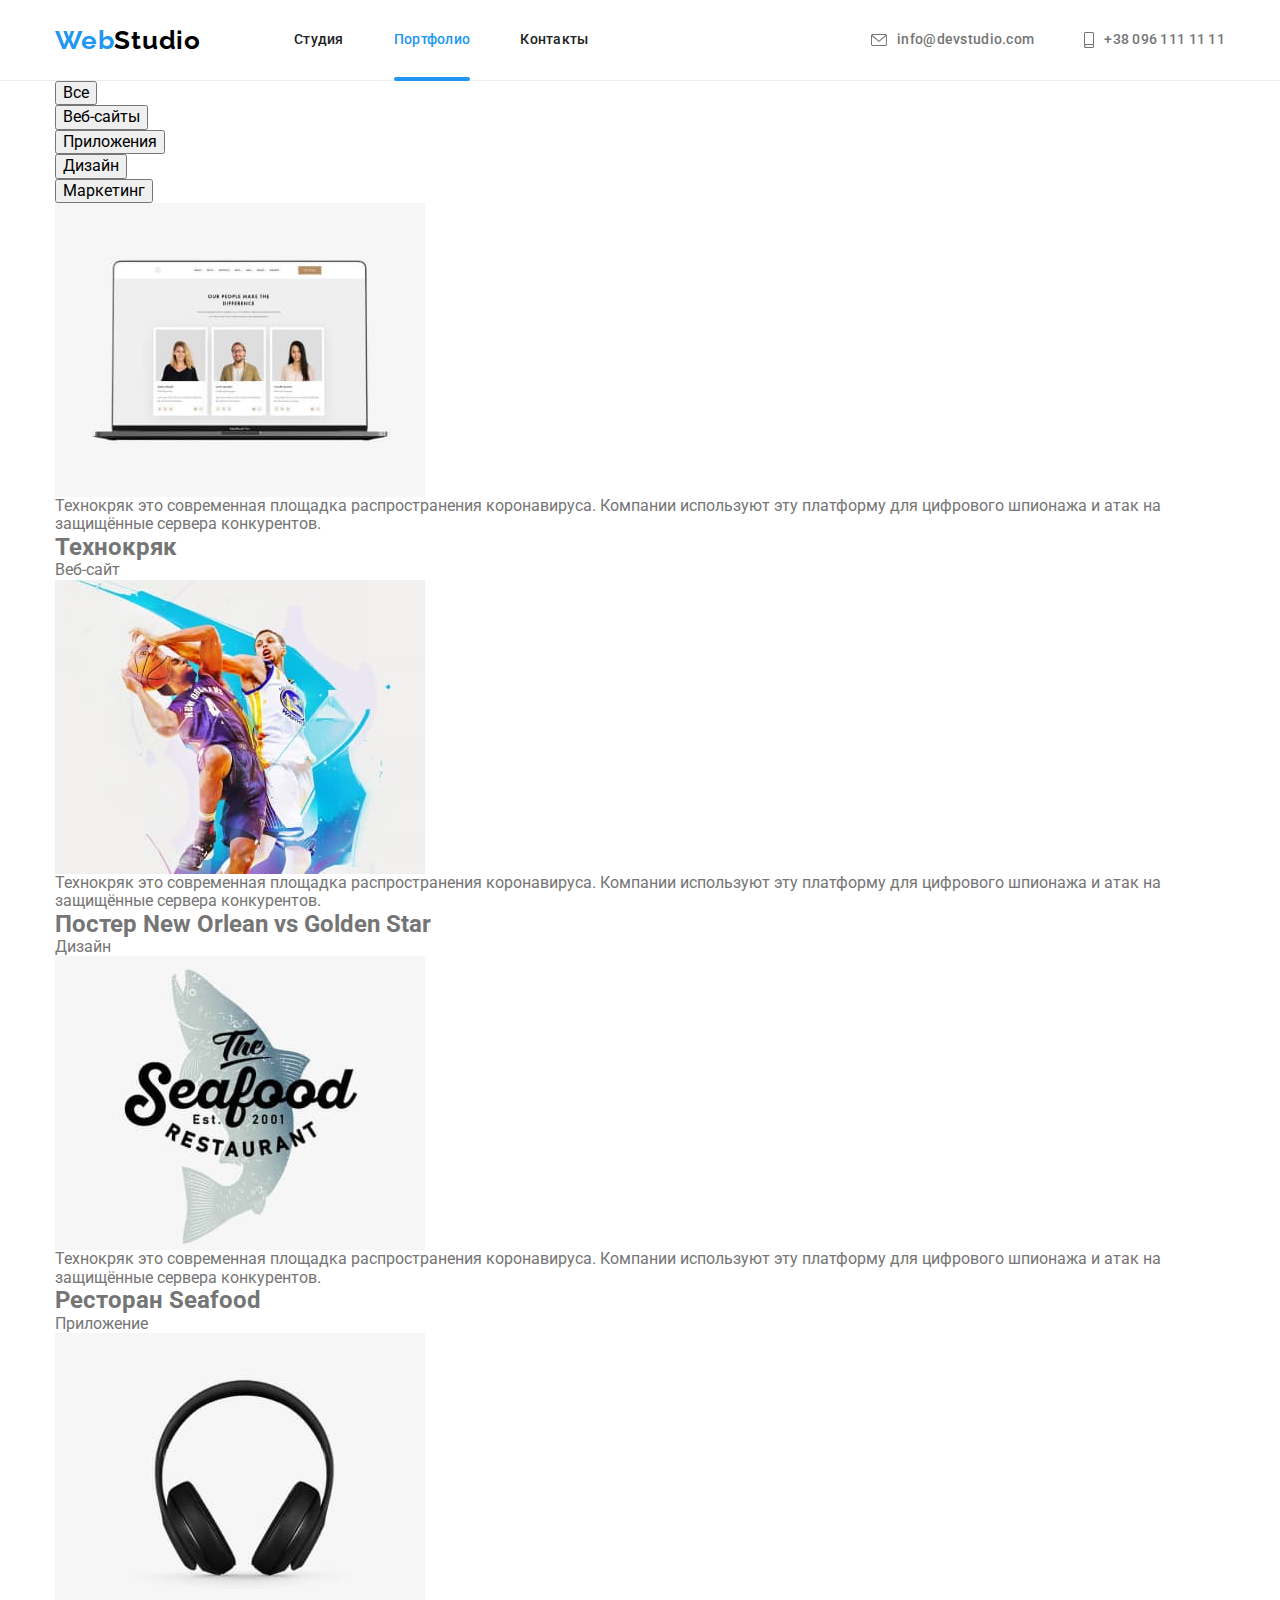
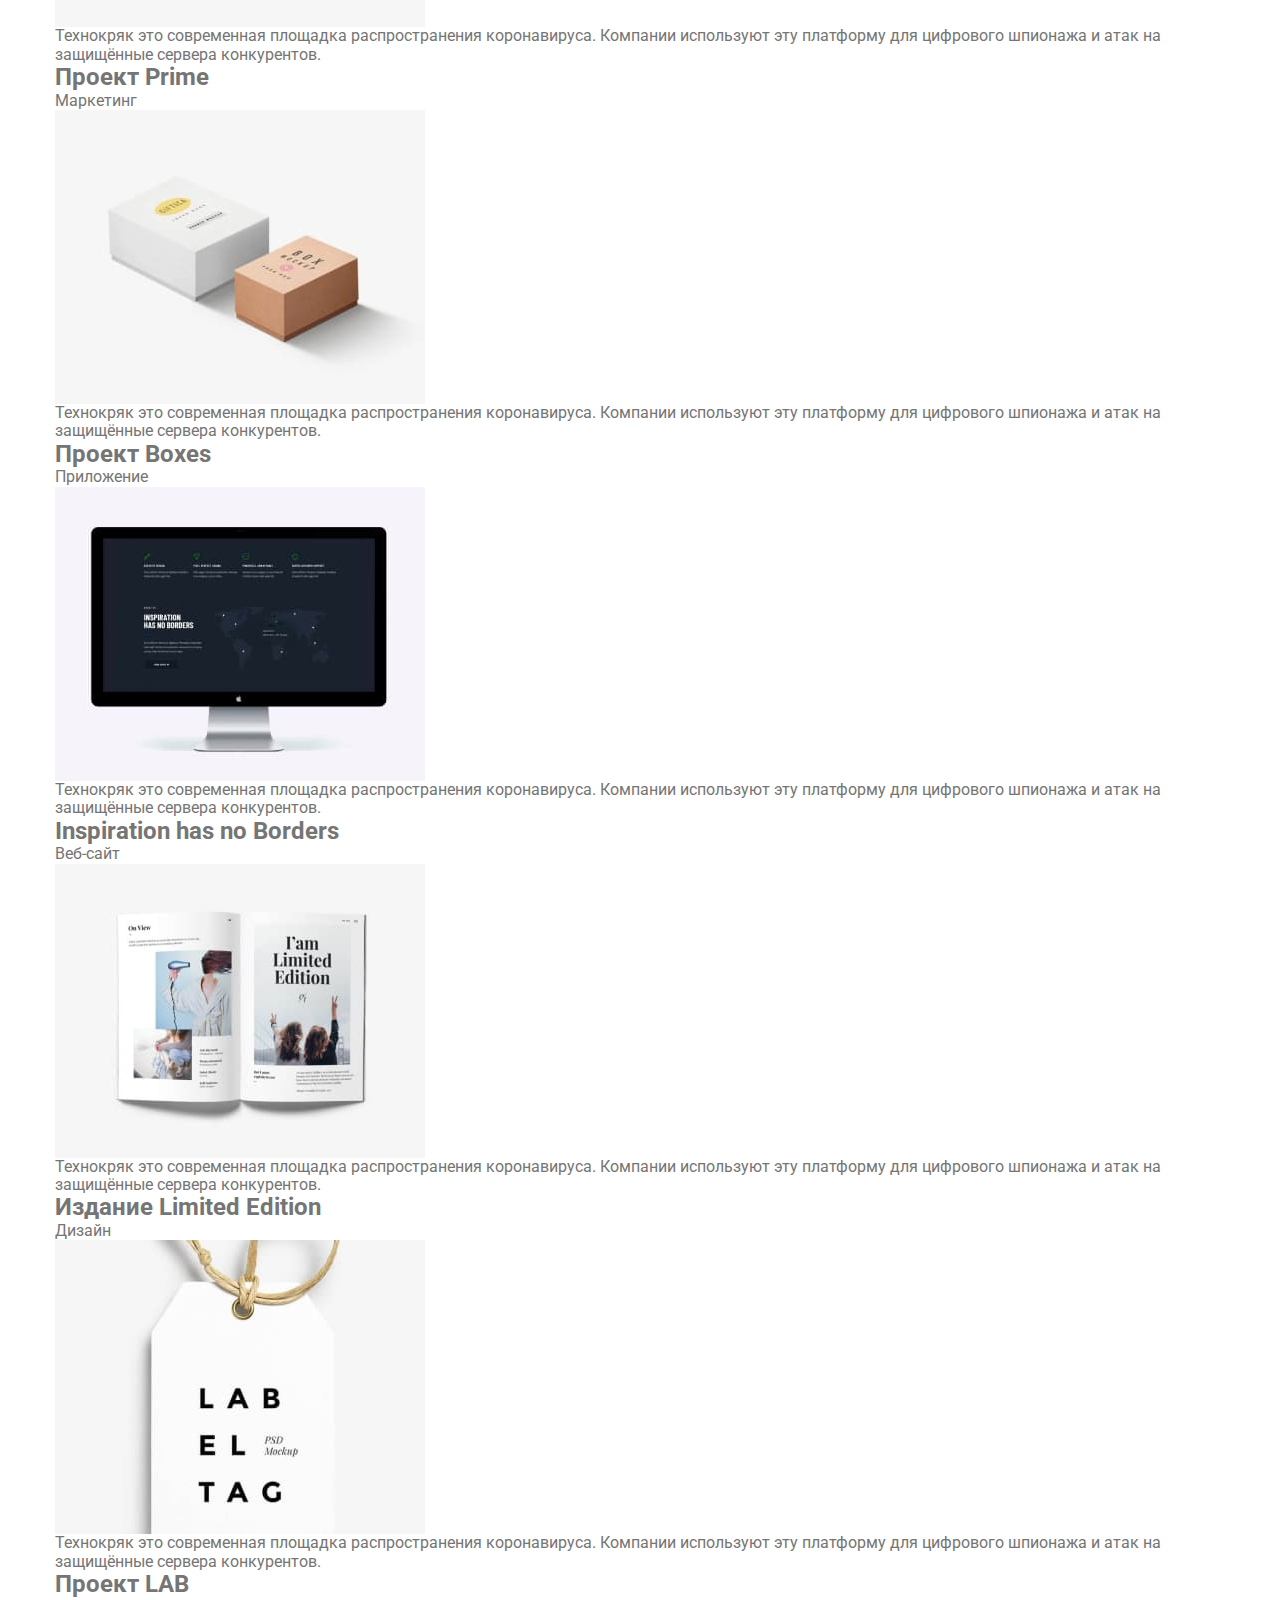
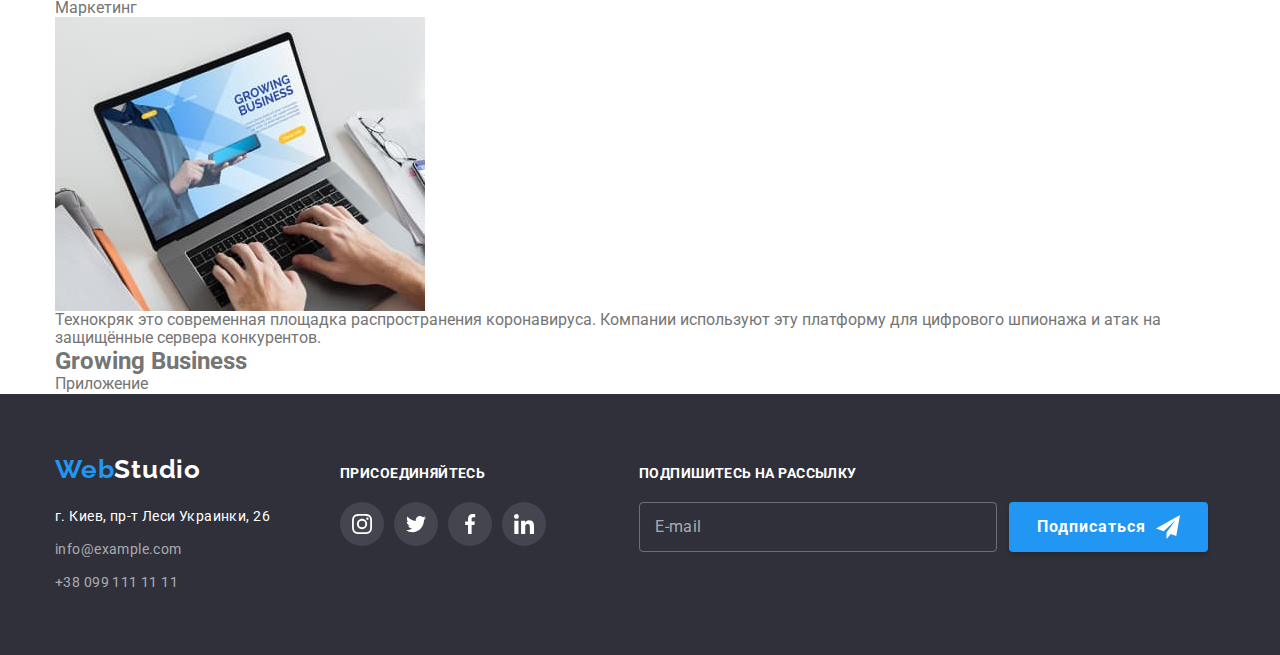
==== portfolio.html @ 6940424c "styled modal bem" ====
<!DOCTYPE html>
<html lang="ru">
  <head>
    <meta charset="UTF-8" />
    <meta name="viewport" content="width=device-width, initial-scale=1.0" />
    <title>Портфолио</title>
    <link rel="preconnect" href="https://fonts.gstatic.com" />
    <link
      href="https://fonts.googleapis.com/css2?family=Raleway:wght@700&family=Roboto:wght@400;500;700;900&display=swap"
      rel="stylesheet"
    />
    <link rel="stylesheet" href="./css/modern-normalize.css" />
    <link rel="stylesheet" href="./css/my-defualt.css" />
    <link rel="stylesheet" href="./css/styles.css" />
  </head>
  <body>
    <header class="page-header">
      <div class="container page-header__container">
        <nav class="page-header__nav">
          <a class="logo page-header__logo" href="./index.html"
            >Web<span class="logo__studio">Studio</span></a
          >

          <ul class="menu">
            <li class="menu__item">
              <a class="menu__link" href="./index.html">Студия</a>
            </li>
            <li class="menu__item">
              <a class="menu__link menu__link--current" href="./portfolio.html"
                >Портфолио</a
              >
            </li>
            <li class="menu__item">
              <a class="menu__link" href="">Контакты</a>
            </li>
          </ul>
        </nav>

        <ul class="contacts">
          <li class="contacts__item">
            <a class="contacts__link" href="malito:info@devstudio.com"
              ><svg class="contacts__icon" width="16" height="12">
                <use href="./images/icons.svg#envelope"></use>
              </svg>
              info@devstudio.com</a
            >
          </li>
          <li class="contacts__item">
            <a class="contacts__link" href="tel:+380961111111"
              ><svg class="contacts__icon" width="10" height="16">
                <use href="./images/icons.svg#smartphone"></use>
              </svg>
              +38 096 111 11 11</a
            >
          </li>
        </ul>
      </div>
    </header>

    <main>
      <section class="works">
        <div class="works-container container">
          <h1 class="visually-hidden">Наши работы</h1>
          <ul class="filters">
            <li class="filters-item">
              <button class="filters-button" type="button">Все</button>
            </li>
            <li class="filters-item">
              <button class="filters-button" type="button">Веб-сайты</button>
            </li>
            <li class="filters-item">
              <button class="filters-button" type="button">Приложения</button>
            </li>
            <li class="filters-item">
              <button class="filters-button" type="button">Дизайн</button>
            </li>
            <li class="filters-item">
              <button class="filters-button" type="button">Маркетинг</button>
            </li>
          </ul>
          <ul class="works-list">
            <li class="works-item">
              <a href="" class="works-link">
                <div class="works-thumb">
                  <img
                    class="works-image"
                    src="./images/our-projects/tehnokryak.jpg"
                    alt="Технокряк"
                    width="370"
                  />
                  <div class="works-overlay">
                    Технокряк это современная площадка распространения
                    коронавируса. Компании используют эту платформу для
                    цифрового шпионажа и атак на защищённые сервера конкурентов.
                  </div>
                </div>
                <div class="works-content">
                  <h2 class="works-item-title">Технокряк</h2>
                  <p class="works-item-text">Веб-сайт</p>
                </div>
              </a>
            </li>
            <li class="works-item">
              <a href="" class="works-link">
                <div class="works-thumb">
                  <img
                    class="works-image"
                    src="./images/our-projects/new-orlean.jpg"
                    alt="Постер New Orlean vs Golden Star"
                    width="370"
                  />
                  <div class="works-overlay">
                    Технокряк это современная площадка распространения
                    коронавируса. Компании используют эту платформу для
                    цифрового шпионажа и атак на защищённые сервера конкурентов.
                  </div>
                </div>
                <div class="works-content">
                  <h2 class="works-item-title">
                    Постер New Orlean vs Golden Star
                  </h2>
                  <p class="works-item-text">Дизайн</p>
                </div></a
              >
            </li>
            <li class="works-item">
              <a href="" class="works-link">
                <div class="works-thumb">
                  <img
                    class="works-image"
                    src="./images/our-projects/seafood.jpg"
                    alt="Ресторан Seafood"
                    width="370"
                  />
                  <div class="works-overlay">
                    Технокряк это современная площадка распространения
                    коронавируса. Компании используют эту платформу для
                    цифрового шпионажа и атак на защищённые сервера конкурентов.
                  </div>
                </div>
                <div class="works-content">
                  <h2 class="works-item-title">Ресторан Seafood</h2>
                  <p class="works-item-text">Приложение</p>
                </div></a
              >
            </li>
            <li class="works-item">
              <a href="" class="works-link">
                <div class="works-thumb">
                  <img
                    class="works-image"
                    src="./images/our-projects/prime.jpg"
                    alt="Проект Prime"
                    width="370"
                  />
                  <div class="works-overlay">
                    Технокряк это современная площадка распространения
                    коронавируса. Компании используют эту платформу для
                    цифрового шпионажа и атак на защищённые сервера конкурентов.
                  </div>
                </div>
                <div class="works-content">
                  <h2 class="works-item-title">Проект Prime</h2>
                  <p class="works-item-text">Маркетинг</p>
                </div></a
              >
            </li>
            <li class="works-item">
              <a href="" class="works-link">
                <div class="works-thumb">
                  <img
                    class="works-image"
                    src="./images/our-projects/boxex.jpg"
                    alt="Проект Boxes"
                    width="370"
                  />
                  <div class="works-overlay">
                    Технокряк это современная площадка распространения
                    коронавируса. Компании используют эту платформу для
                    цифрового шпионажа и атак на защищённые сервера конкурентов.
                  </div>
                </div>
                <div class="works-content">
                  <h2 class="works-item-title">Проект Boxes</h2>
                  <p class="works-item-text">Приложение</p>
                </div></a
              >
            </li>
            <li class="works-item">
              <a href="" class="works-link">
                <div class="works-thumb">
                  <img
                    class="works-image"
                    src="./images/our-projects/inspiration.jpg"
                    alt="Inspiration has no Borders"
                    width="370"
                  />
                  <div class="works-overlay">
                    Технокряк это современная площадка распространения
                    коронавируса. Компании используют эту платформу для
                    цифрового шпионажа и атак на защищённые сервера конкурентов.
                  </div>
                </div>
                <div class="works-content">
                  <h2 class="works-item-title">Inspiration has no Borders</h2>
                  <p class="works-item-text">Веб-сайт</p>
                </div></a
              >
            </li>
            <li class="works-item">
              <a href="" class="works-link">
                <div class="works-thumb">
                  <img
                    class="works-image"
                    src="./images/our-projects/limited-edition.jpg"
                    alt="Издание Limited Edition"
                    width="370"
                  />
                  <div class="works-overlay">
                    Технокряк это современная площадка распространения
                    коронавируса. Компании используют эту платформу для
                    цифрового шпионажа и атак на защищённые сервера конкурентов.
                  </div>
                </div>
                <div class="works-content">
                  <h2 class="works-item-title">Издание Limited Edition</h2>
                  <p class="works-item-text">Дизайн</p>
                </div></a
              >
            </li>
            <li class="works-item">
              <a href="" class="works-link">
                <div class="works-thumb">
                  <img
                    class="works-image"
                    src="./images/our-projects/lab.jpg"
                    alt="Проект LAB"
                    width="370"
                  />
                  <div class="works-overlay">
                    Технокряк это современная площадка распространения
                    коронавируса. Компании используют эту платформу для
                    цифрового шпионажа и атак на защищённые сервера конкурентов.
                  </div>
                </div>
                <div class="works-content">
                  <h2 class="works-item-title">Проект LAB</h2>
                  <p class="works-item-text">Маркетинг</p>
                </div></a
              >
            </li>
            <li class="works-item">
              <a href="" class="works-link">
                <div class="works-thumb">
                  <img
                    class="works-image"
                    src="./images/our-projects/growing-business.jpg"
                    alt="Growing Business"
                    width="370"
                  />
                  <div class="works-overlay">
                    Технокряк это современная площадка распространения
                    коронавируса. Компании используют эту платформу для
                    цифрового шпионажа и атак на защищённые сервера конкурентов.
                  </div>
                </div>
                <div class="works-content">
                  <h2 class="works-item-title">Growing Business</h2>
                  <p class="works-item-text">Приложение</p>
                </div></a
              >
            </li>
          </ul>
        </div>
      </section>
    </main>

    <footer class="footer">
      <div class="container footer__container">
        <div class="footer__main-wrapper">
          <a class="logo footer__logo" href="./index.html"
            >Web<span class="logo__studio logo__studio--white">Studio</span></a
          >
          <address class="address">
            <p class="address__text">г. Киев, пр-т Леси Украинки, 26</p>
            <ul class="address__list">
              <li class="address__item">
                <a class="address__link" href="malito:info@example.com"
                  >info@example.com</a
                >
              </li>
              <li class="address__item">
                <a class="address__link" href="tel:+380991111111"
                  >+38 099 111 11 11</a
                >
              </li>
            </ul>
          </address>
        </div>

        <div class="footer__follow-wrapper">
          <div class="follow">
            <h2 class="follow__title">присоединяйтесь</h2>
            <ul class="follow__list">
              <li class="follow__item">
                <a
                  href="https://instagram.com"
                  class="follow__link"
                  target="_blank"
                >
                  <svg class="follow__icon" width="20" height="20">
                    <use href="./images/icons.svg#instagram"></use>
                  </svg>
                </a>
              </li>
              <li class="follow__item">
                <a
                  href="https://twitter.com"
                  class="follow__link"
                  target="_blank"
                >
                  <svg class="follow__icon" width="20" height="20">
                    <use href="./images/icons.svg#twitter"></use>
                  </svg>
                </a>
              </li>
              <li class="follow__item">
                <a
                  href="https://facebook.com"
                  class="follow__link"
                  target="_blank"
                >
                  <svg class="follow__icon" width="20" height="20">
                    <use href="./images/icons.svg#facebook"></use>
                  </svg>
                </a>
              </li>
              <li class="follow__item">
                <a
                  href="https://linkedin.com"
                  class="follow__link"
                  target="_blank"
                >
                  <svg class="follow__icon" width="20" height="20">
                    <use href="./images/icons.svg#linkedin"></use>
                  </svg>
                </a>
              </li>
            </ul>
          </div>
          <div class="subscribe">
            <p class="subscribe__call">Подпишитесь на рассылку</p>
            <form class="subscribe__form" autocomplete="off">
              <label class="subscribe__field">
                <input
                  class="subscribe__input"
                  type="email"
                  name="email"
                  placeholder="E-mail"
                />
              </label>
              <button class="subscribe__btn" type="submit">
                Подписаться
                <svg class="subscribe__icon" width="24px" height="24px">
                  <use href="./images/icons.svg#send"></use>
                </svg>
              </button>
            </form>
          </div>
        </div>
      </div>
    </footer>
  </body>
</html>
---- css/my-defualt.css ----
h1,
h2,
h3,
h4,
h5,
h6 {
  margin: 0;
}

p {
  margin: 0;
}

ul {
  margin: 0;
  padding: 0;
  list-style: none;
}

a {
  text-decoration: none;
  color: currentColor;
}

img {
  display: block;
  max-width: 100%;
  height: auto;
}

.visually-hidden {
  position: absolute;
  width: 1px;
  height: 1px;
  margin: -1px;
  border: 0;
  padding: 0;

  white-space: nowrap;
  clip-path: inset(100%);
  clip: rect(0 0 0 0);
  overflow: hidden;
}
---- css/styles.css ----
:root {
  --main-text-color: #757575;
  --title-text-color: #212121;
  --white-text-color: #ffffff;
  --black-text-color: #000000;
  --main-bg-color: #ffffff;
  --address-color-link: rgba(255, 255, 255, 0.6);
  --secondary-bg-color: #f5f4fa;
  --footer-bg-color: #2f303a;
  --hero-bg-color: #c4c4c4;
  --hero-overlay-color: rgba(47, 48, 58, 0.4);
  --activities-overlay-color: rgb(18%, 19%, 23%, 0.8);
  --works-overlay-color: rgba(33, 150, 243, 0.9);
  --accent-color: #2196f3;
  --border-color: #ececec;
  --border-color-works: #eeeeee;
  --team-svg-color: #afb1b8;
  --team-svg-white-color: #ffffff;
  --footer-social-trnsp-white: rgba(255, 255, 255, 0.1);
  --backdrop-color: rgba(0, 0, 0, 0.2);
  --form-color: rgb(13%, 13%, 13%, 0.2);
  --placeholder-color: rgba(117, 117, 117, 0.5);
  --form-btn-bg-color: #188ce8;
  --border-subscribe: rgba(255, 255, 255, 0.3);

  --duration: 250ms;
  --timing-function: cubic-bezier(0.4, 0, 0.2, 1);
}

body {
  font-family: Roboto, sans-serif;
  font-weight: 400;
  color: var(--main-text-color);
  background-color: var(--main-bg-color);
}

.section {
  padding-top: 94px;
  padding-bottom: 94px;
}

.title {
  margin-bottom: 50px;

  font-weight: 700;
  font-size: 36px;
  line-height: 1.17;
  letter-spacing: 0.03em;
  text-align: center;
  color: var(--title-text-color);
}

/* Page-header */

.container {
  width: 1200px;
  margin-left: auto;
  margin-right: auto;
  padding-left: 15px;
  padding-right: 15px;
}

.page-header {
  border-bottom: 1px solid var(--border-color);
}

.page-header__container {
  display: flex;
  align-items: center;
}

.page-header__nav {
  display: flex;
  align-items: center;
}

.logo {
  display: block;

  font-family: Raleway, sans-serif;
  font-size: 26px;
  font-weight: 700;
  line-height: 1.19;
  letter-spacing: 0.03em;
  color: var(--accent-color);
}

.logo__studio {
  color: var(--black-text-color);
}

.page-header__logo {
  margin-right: 93px;

  padding-top: 24px;
  padding-bottom: 24px;
}

.menu {
  display: flex;
}

.menu__item:not(:last-child) {
  margin-right: 50px;
}

.menu__link {
  display: block;
  padding-top: 32px;
  padding-bottom: 32px;

  font-size: 14px;
  font-weight: 500;
  line-height: 1.14;
  letter-spacing: 0.02em;
  color: var(--title-text-color);

  transition: color var(--duration) var(--timing-function);
}

.contacts {
  margin-left: auto;
  display: flex;
}

.contacts__item:last-child {
  margin-left: 50px;
}

.contacts__link {
  display: flex;
  align-items: center;
  padding-top: 32px;
  padding-bottom: 32px;

  font-size: 14px;
  font-weight: 500;
  line-height: 1.14;
  letter-spacing: 0.02em;
  color: currentColor;

  transition: color var(--duration) var(--timing-function);
}

.contacts__icon {
  margin-right: 10px;
  fill: currentColor;
}

.menu__link:hover,
.menu__link:focus,
.contacts__link:hover,
.contacts__link:focus {
  color: var(--accent-color);
}

.menu__link--current {
  position: relative;
  color: var(--accent-color);
}

.menu__link--current::after {
  position: absolute;

  display: block;
  content: '';
  width: 100%;
  height: 4px;

  background-color: var(--accent-color);
  border-radius: 2px;
  bottom: -1px;
}

/* Студия */

/* Hero */

.hero {
  max-width: 1600px;
  margin: 0 auto;
  padding-top: 200px;
  padding-bottom: 200px;

  text-align: center;

  background-color: var(--hero-bg-color);

  background-image: linear-gradient(
      to right,
      var(--hero-overlay-color),
      var(--hero-overlay-color)
    ),
    url(../images/hero.jpg);
  background-repeat: no-repeat;
  background-position: center;
  background-size: cover;
}

.hero__title {
  margin-bottom: 30px;

  font-weight: 900;
  font-size: 44px;
  line-height: 1.37;
  letter-spacing: 0.06em;
  text-transform: uppercase;
  color: var(--white-text-color);
}

.order-btn {
  padding-top: 10px;
  padding-bottom: 10px;
  padding-right: 32px;
  padding-left: 32px;

  font-size: 16px;
  font-weight: 700;
  line-height: 1.88;
  letter-spacing: 0.06em;
  color: var(--white-text-color);

  border: none;
  border-radius: 4px;
  cursor: pointer;
  background-color: var(--accent-color);
}

/* Features */

.features__list {
  margin-top: -30px;
  margin-left: -30px;

  display: flex;
  flex-wrap: wrap;
}

.features__item {
  margin-top: 30px;
  margin-left: 30px;

  flex-basis: calc(100% / 4 - 30px);
}

.features__cover {
  margin-bottom: 30px;

  display: flex;
  justify-content: center;
  align-items: center;
  width: 270px;
  height: 120px;

  border-radius: 4px;
  background-color: var(--secondary-bg-color);
}

.features__subtitle {
  margin-bottom: 10px;

  font-weight: 700;
  font-size: 14px;
  line-height: 1.14;
  letter-spacing: 0.03em;
  text-transform: uppercase;
  color: var(--title-text-color);
}

.features__text {
  font-size: 14px;
  line-height: 1.71;
  letter-spacing: 0.03em;
}

/* Чем мы занимаемся */

.activities {
  padding-top: 0;
}

.activities__list {
  margin-top: -30px;
  margin-left: -30px;

  display: flex;
  flex-wrap: wrap;
}

.activities__item {
  margin-top: 30px;
  margin-left: 30px;

  flex-basis: calc(100% / 3 - 30px);
}

.activities__thumb {
  position: relative;
  height: 294px;
}

.activities__image {
  width: 100%;
  height: 100%;
  object-fit: cover;
}

.activities__overlay {
  position: absolute;
  left: 0;
  bottom: 0;

  display: flex;
  justify-content: center;
  align-items: center;
  width: 100%;
  height: 70px;

  font-weight: 500;
  font-size: 14px;
  line-height: 1.14;
  letter-spacing: 0.03em;
  text-transform: uppercase;
  color: var(--white-text-color);

  background-color: var(--activities-overlay-color);
}

/* Наша команда */

.team {
  background-color: var(--secondary-bg-color);
}

.team__list {
  margin-top: -30px;
  margin-left: -30px;

  display: flex;
  flex-wrap: wrap;
}

.team__item {
  margin-top: 30px;
  margin-left: 30px;

  flex-basis: calc(100% / 4 - 30px);

  border-bottom-left-radius: 4px;
  border-bottom-right-radius: 4px;
  background-color: var(--main-bg-color);
  box-shadow: 0px 1px 3px rgba(0, 0, 0, 0.12), 0px 1px 1px rgba(0, 0, 0, 0.14),
    0px 2px 1px rgba(0, 0, 0, 0.2);
}

.team__content {
  padding-top: 30px;
  padding-right: 32px;
  padding-bottom: 30px;
  padding-left: 32px;

  text-align: center;
}

.team__name {
  margin-bottom: 10px;

  font-weight: 500;
  font-size: 16px;
  line-height: 1.19;
  letter-spacing: 0.03em;
  color: var(--title-text-color);
}

.team__position {
  margin-bottom: 16px;

  font-size: 16px;
  line-height: 1.19;
  letter-spacing: 0.03em;
}

.social {
  display: flex;
  justify-content: space-between;
}

.social__link {
  display: flex;
  justify-content: center;
  align-items: center;
  width: 44px;
  height: 44px;

  color: var(--team-svg-color);
  border-radius: 50%;

  transition: color var(--duration) var(--timing-function),
    background-color var(--duration) var(--timing-function);
}

.social__svg {
  fill: currentColor;
}

.social__link:hover,
.social__link:focus {
  color: var(--team-svg-white-color);
  background-color: var(--accent-color);
}

/* Постоянные клиенты */

.clients {
  padding-top: 94px;
  padding-bottom: 94px;

  text-align: center;
}

.clients__list {
  margin-right: -30px;

  display: flex;
  flex-wrap: wrap;
}

.clients__item {
  margin-right: 30px;
}

.clients__link {
  display: flex;
  justify-content: center;
  align-items: center;
  width: 170px;
  height: 90px;

  color: var(--team-svg-color);

  border-radius: 4px;
  border: 1px solid var(--team-svg-color);

  transition: color var(--duration) var(--timing-function),
    border-color var(--duration) var(--timing-function);
}

.clients__icon {
  fill: currentColor;
}

.clients__link:hover,
.clients__link:focus {
  color: var(--accent-color);
  border: 1px solid var(--accent-color);
}

/* Footer */

.footer {
  padding-top: 60px;
  padding-bottom: 60px;
  background-color: var(--footer-bg-color);
}

.footer__container {
  display: flex;
  align-items: baseline;
}

.footer__main-wrapper {
  margin-right: 70px;
}

.footer__logo {
  margin-bottom: 20px;
}

.logo__studio--white {
  color: var(--white-text-color);
}

.address {
  font-size: 14px;
  font-style: inherit;
  line-height: 1.71;
  letter-spacing: 0.03em;
  color: var(--white-text-color);
}

.address__text {
  margin-bottom: 9px;
}

.address__item:not(:last-child) {
  margin-bottom: 9px;
}

.address__link {
  color: var(--address-color-link);
  transition: color var(--duration) var(--timing-function);
}

.address__link:hover,
.address__link:focus {
  color: var(--accent-color);
}

.footer__follow-wrapper {
  display: flex;
  align-items: flex-start;
}

.follow {
  margin-right: 93px;
}

.follow__title {
  margin-bottom: 20px;

  font-weight: 700;
  font-size: 14px;
  line-height: 1.14;
  letter-spacing: 0.03em;
  text-transform: uppercase;
  color: var(--white-text-color);
}

.follow__list {
  display: flex;
}

.follow__item:not(:last-child) {
  margin-right: 10px;
}

.follow__link {
  display: flex;
  justify-content: center;
  align-items: center;
  width: 44px;
  height: 44px;

  color: var(--white-text-color);

  border-radius: 50%;
  background-color: var(--footer-social-trnsp-white);

  transition: background-color var(--duration) var(--timing-function);
}

.follow__icon {
  fill: currentColor;
}

.follow__link:hover,
.follow__link:focus {
  background-color: var(--accent-color);
}

.subscribe__call {
  margin-bottom: 20px;

  font-weight: 700;
  font-size: 14px;
  line-height: 1.14;
  letter-spacing: 0.03em;
  text-transform: uppercase;
  color: var(--white-text-color);
}

.subscribe__form {
  display: flex;
  align-items: center;
}

.subscribe__input {
  margin-right: 12px;

  width: 358px;
  height: 50px;
  padding: 16px 15px;

  font-size: 16px;
  line-height: 1.25;
  letter-spacing: 0.03em;
  color: var(--white-text-color);

  border-radius: 4px;
  border: 1px solid var(--border-subscribe);
  background-color: transparent;

  transition: border-color var(--duration) var(--timing-function);
}

.subscribe__input::placeholder {
  color: var(--address-color-link);
}

.subscribe__input:focus {
  outline: none;
  border-color: var(--accent-color);
}

.subscribe__btn {
  display: flex;
  justify-content: space-between;
  align-items: center;
  padding: 10px 28px;

  font-weight: 700;
  font-size: 16px;
  line-height: 1.88;
  letter-spacing: 0.06em;
  color: var(--white-text-color);

  border-radius: 4px;
  background-color: var(--accent-color);
  box-shadow: 0px 4px 4px rgba(0, 0, 0, 0.15);
  border: none;
  cursor: pointer;
}

.subscribe__icon {
  margin-left: 10px;
}

/* Modal */

.order__backdrop {
  position: fixed;
  top: 0;
  left: 0;
  z-index: 9;

  width: 100vw;
  height: 100vh;

  background-color: var(--backdrop-color);
  opacity: 1;
  pointer-events: initial;

  transition: opacity var(--duration) var(--timing-function),
    visibility var(--duration) var(--timing-function);
}

.order__modal {
  position: absolute;
  z-index: 10;
  top: 50%;
  left: 50%;
  transform: translate(-50%, -50%) scale(1);

  padding: 40px;
  width: 528px;
  min-height: 581px;

  border-radius: 4px;
  background-color: var(--main-bg-color);
  box-shadow: 0px 1px 3px rgba(0, 0, 0, 0.12), 0px 1px 1px rgba(0, 0, 0, 0.14),
    0px 2px 1px rgba(0, 0, 0, 0.2);

  transition: transform var(--duration) var(--timing-function);
}

.order__close-btn {
  position: absolute;
  top: 8px;
  right: 8px;

  display: flex;
  justify-content: center;
  align-items: center;
  width: 30px;
  height: 30px;

  border-radius: 50%;
  border: 1px solid rgba(0, 0, 0, 0.1);
  background-color: var(--main-bg-color);
  cursor: pointer;
}

.order__close-btn:active {
  outline: none;
}

.order__close-icon {
  transition: fill var(--duration) var(--timing-function);
}

.order__close-btn:hover .order__close-icon,
.order__close-btn:focus .order__close-icon {
  fill: var(--accent-color);
}

.is-hidden {
  opacity: 0;
  visibility: hidden;
  pointer-events: none;
}

.is-hidden .order__modal {
  transform: translate(-50%, -50%) scale(1.1);
}

.order__call {
  margin-bottom: 12px;

  font-weight: 700;
  font-size: 20px;
  line-height: 1.15;
  letter-spacing: 0.03em;
  text-align: center;

  color: var(--title-text-color);
}

.form__group {
  margin-bottom: 10px;

  display: flex;
  flex-direction: column;
}

.form__label {
  display: flex;
  flex-direction: column;
}

.form__title {
  margin-bottom: 4px;

  font-size: 12px;
  line-height: 1.17;
  letter-spacing: 0.01em;
  color: var(--main-text-color);
}

.form__input-wrapper {
  position: relative;
}

.form__input {
  padding: 12px 16px 12px 42px;
  width: 100%;
  height: 40px;

  font-size: 14px;
  line-height: 1.14;
  letter-spacing: 0.01em;
  color: var(--black-text-color);

  border: 1px solid var(--form-color);
  border-radius: 4px;

  transition: border-color var(--duration) var(--timing-function);
}

.form__icon {
  position: absolute;
  top: 50%;
  left: 12px;

  transform: translateY(-50%);
  transition: fill var(--duration) var(--timing-function);
}

.form__group--comment {
  margin-bottom: 20px;
}

.form__textarea {
  padding: 12px 16px;
  width: 448px;
  height: 120px;
  resize: none;

  font-size: 14px;
  line-height: 1.14;
  letter-spacing: 0.01em;
  color: var(--black-text-color);

  border: 1px solid var(--form-color);
  border-radius: 4px;

  transition: border-color var(--duration) var(--timing-function);
}

.form__textarea::placeholder {
  font-size: 14px;
  line-height: 1.14;
  letter-spacing: 0.01em;
  color: var(--placeholder-color);
}

.form__input:focus {
  outline: none;
  border-color: var(--accent-color);
}

.form__input:focus + .form__icon {
  fill: var(--accent-color);
}

.form__textarea:focus {
  outline: none;
  border-color: var(--accent-color);
}

.agreement {
  margin-bottom: 30px;
  display: flex;
  align-items: center;
  margin-left: 13px;
}

.agreement__checkbox {
  position: absolute;
  width: 1px;
  height: 1px;
  margin: -1px;
  border: 0;
  padding: 0;

  white-space: nowrap;
  clip-path: inset(100%);
  clip: rect(0 0 0 0);
  overflow: hidden;
}

.agreement__icon--checked {
  display: none;
}

.agreement__checkbox:checked ~ .agreement__icon--unchecked {
  display: none;
}

.agreement__checkbox:checked ~ .agreement__icon--checked {
  display: block;
}

.agreement:hover,
.agreement:hover .agreement__icon {
  cursor: pointer;
  fill: var(--accent-color);
}

.agreement__checkbox:focus ~ .agreement__icon {
  fill: var(--accent-color);
}

.agreement__text {
  display: flex;
  align-items: center;
  padding-left: 7px;

  font-size: 14px;
  line-height: 1.71;
  letter-spacing: 0.03em;
  color: var(--main-text-color);
}

.agreement__link {
  color: var(--accent-color);
  text-decoration-line: underline;
}

.form__btn {
  display: block;
  margin: 0 auto;

  padding: 10px 55px;

  font-weight: bold;
  font-size: 16px;
  line-height: 1.88;
  letter-spacing: 0.06em;
  color: var(--white-text-color);

  background-color: var(--form-btn-bg-color);
  border-radius: 4px;
  border: none;
  cursor: pointer;
  box-shadow: 0px 4px 4px rgba(0, 0, 0, 0.15);
}

.form__btn:active {
  outline: none;
}
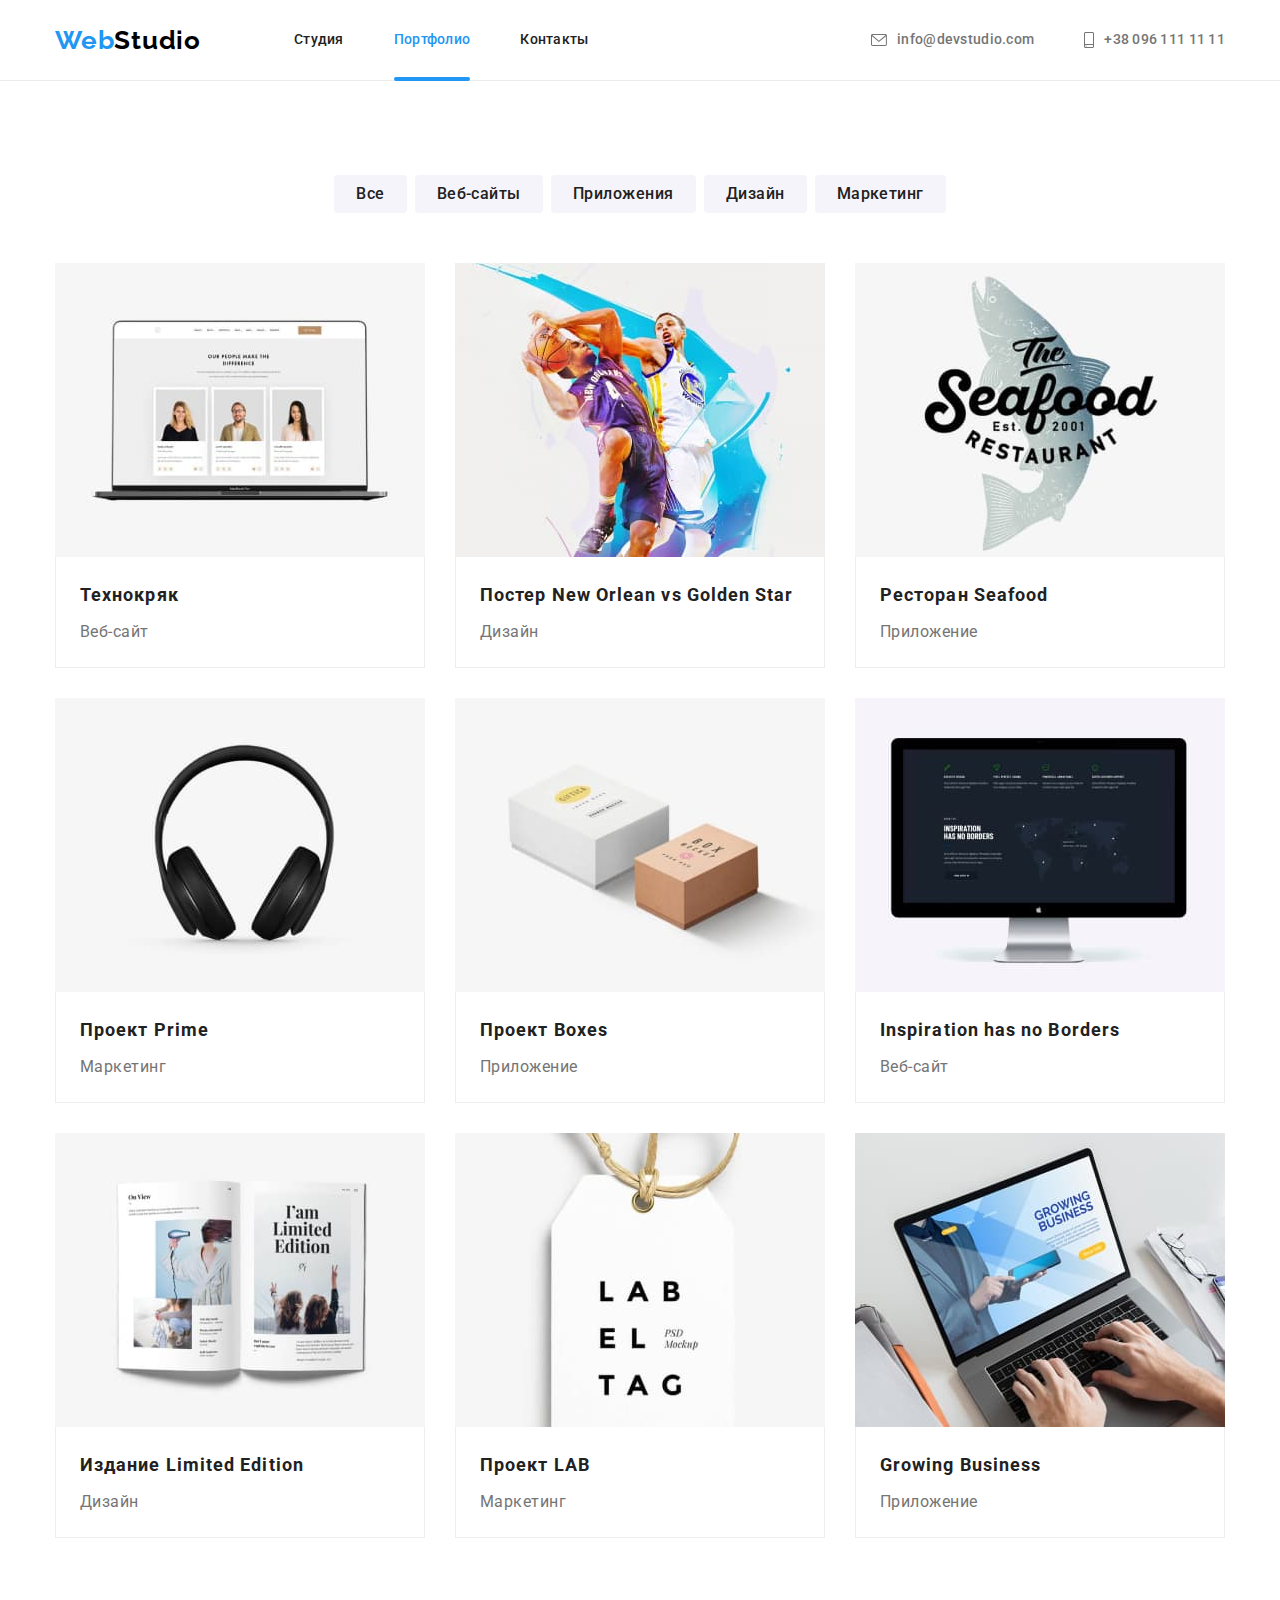
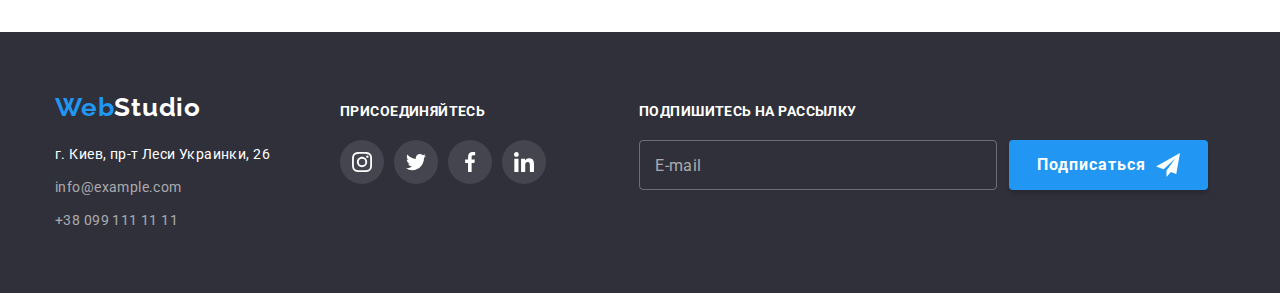
==== commit c390576f: "styled portfolio page bem" ====
--- a/portfolio.html
+++ b/portfolio.html
@@ -58,215 +58,216 @@
     </header>
 
     <main>
-      <section class="works">
-        <div class="works-container container">
+      <section class="works section">
+        <div class="container works__container">
           <h1 class="visually-hidden">Наши работы</h1>
           <ul class="filters">
-            <li class="filters-item">
-              <button class="filters-button" type="button">Все</button>
-            </li>
-            <li class="filters-item">
-              <button class="filters-button" type="button">Веб-сайты</button>
-            </li>
-            <li class="filters-item">
-              <button class="filters-button" type="button">Приложения</button>
-            </li>
-            <li class="filters-item">
-              <button class="filters-button" type="button">Дизайн</button>
-            </li>
-            <li class="filters-item">
-              <button class="filters-button" type="button">Маркетинг</button>
+            <li class="filters__item">
+              <button class="filters__button" type="button">Все</button>
+            </li>
+            <li class="filters__item">
+              <button class="filters__button" type="button">Веб-сайты</button>
+            </li>
+            <li class="filters__item">
+              <button class="filters__button" type="button">Приложения</button>
+            </li>
+            <li class="filters__item">
+              <button class="filters__button" type="button">Дизайн</button>
+            </li>
+            <li class="filters__item">
+              <button class="filters__button" type="button">Маркетинг</button>
             </li>
           </ul>
-          <ul class="works-list">
-            <li class="works-item">
-              <a href="" class="works-link">
-                <div class="works-thumb">
-                  <img
-                    class="works-image"
+
+          <ul class="works__list">
+            <li class="works__item">
+              <a href="" class="works__link">
+                <div class="works__thumb">
+                  <img
+                    class="works__image"
                     src="./images/our-projects/tehnokryak.jpg"
                     alt="Технокряк"
                     width="370"
                   />
-                  <div class="works-overlay">
-                    Технокряк это современная площадка распространения
-                    коронавируса. Компании используют эту платформу для
-                    цифрового шпионажа и атак на защищённые сервера конкурентов.
-                  </div>
-                </div>
-                <div class="works-content">
-                  <h2 class="works-item-title">Технокряк</h2>
-                  <p class="works-item-text">Веб-сайт</p>
+                  <div class="works__overlay">
+                    Технокряк это современная площадка распространения
+                    коронавируса. Компании используют эту платформу для
+                    цифрового шпионажа и атак на защищённые сервера конкурентов.
+                  </div>
+                </div>
+                <div class="works__content">
+                  <h2 class="works__subtitle">Технокряк</h2>
+                  <p class="works__type">Веб-сайт</p>
                 </div>
               </a>
             </li>
-            <li class="works-item">
-              <a href="" class="works-link">
-                <div class="works-thumb">
-                  <img
-                    class="works-image"
+            <li class="works__item">
+              <a href="" class="works__link">
+                <div class="works__thumb">
+                  <img
+                    class="works__image"
                     src="./images/our-projects/new-orlean.jpg"
                     alt="Постер New Orlean vs Golden Star"
                     width="370"
                   />
-                  <div class="works-overlay">
-                    Технокряк это современная площадка распространения
-                    коронавируса. Компании используют эту платформу для
-                    цифрового шпионажа и атак на защищённые сервера конкурентов.
-                  </div>
-                </div>
-                <div class="works-content">
-                  <h2 class="works-item-title">
+                  <div class="works__overlay">
+                    Технокряк это современная площадка распространения
+                    коронавируса. Компании используют эту платформу для
+                    цифрового шпионажа и атак на защищённые сервера конкурентов.
+                  </div>
+                </div>
+                <div class="works__content">
+                  <h2 class="works__subtitle">
                     Постер New Orlean vs Golden Star
                   </h2>
-                  <p class="works-item-text">Дизайн</p>
-                </div></a
-              >
-            </li>
-            <li class="works-item">
-              <a href="" class="works-link">
-                <div class="works-thumb">
-                  <img
-                    class="works-image"
+                  <p class="works__type">Дизайн</p>
+                </div></a
+              >
+            </li>
+            <li class="works__item">
+              <a href="" class="works__link">
+                <div class="works__thumb">
+                  <img
+                    class="works__image"
                     src="./images/our-projects/seafood.jpg"
                     alt="Ресторан Seafood"
                     width="370"
                   />
-                  <div class="works-overlay">
-                    Технокряк это современная площадка распространения
-                    коронавируса. Компании используют эту платформу для
-                    цифрового шпионажа и атак на защищённые сервера конкурентов.
-                  </div>
-                </div>
-                <div class="works-content">
-                  <h2 class="works-item-title">Ресторан Seafood</h2>
-                  <p class="works-item-text">Приложение</p>
-                </div></a
-              >
-            </li>
-            <li class="works-item">
-              <a href="" class="works-link">
-                <div class="works-thumb">
-                  <img
-                    class="works-image"
+                  <div class="works__overlay">
+                    Технокряк это современная площадка распространения
+                    коронавируса. Компании используют эту платформу для
+                    цифрового шпионажа и атак на защищённые сервера конкурентов.
+                  </div>
+                </div>
+                <div class="works__content">
+                  <h2 class="works__subtitle">Ресторан Seafood</h2>
+                  <p class="works__type">Приложение</p>
+                </div></a
+              >
+            </li>
+            <li class="works__item">
+              <a href="" class="works__link">
+                <div class="works__thumb">
+                  <img
+                    class="works__image"
                     src="./images/our-projects/prime.jpg"
                     alt="Проект Prime"
                     width="370"
                   />
-                  <div class="works-overlay">
-                    Технокряк это современная площадка распространения
-                    коронавируса. Компании используют эту платформу для
-                    цифрового шпионажа и атак на защищённые сервера конкурентов.
-                  </div>
-                </div>
-                <div class="works-content">
-                  <h2 class="works-item-title">Проект Prime</h2>
-                  <p class="works-item-text">Маркетинг</p>
-                </div></a
-              >
-            </li>
-            <li class="works-item">
-              <a href="" class="works-link">
-                <div class="works-thumb">
-                  <img
-                    class="works-image"
+                  <div class="works__overlay">
+                    Технокряк это современная площадка распространения
+                    коронавируса. Компании используют эту платформу для
+                    цифрового шпионажа и атак на защищённые сервера конкурентов.
+                  </div>
+                </div>
+                <div class="works__content">
+                  <h2 class="works__subtitle">Проект Prime</h2>
+                  <p class="works__type">Маркетинг</p>
+                </div></a
+              >
+            </li>
+            <li class="works__item">
+              <a href="" class="works__link">
+                <div class="works__thumb">
+                  <img
+                    class="works__image"
                     src="./images/our-projects/boxex.jpg"
                     alt="Проект Boxes"
                     width="370"
                   />
-                  <div class="works-overlay">
-                    Технокряк это современная площадка распространения
-                    коронавируса. Компании используют эту платформу для
-                    цифрового шпионажа и атак на защищённые сервера конкурентов.
-                  </div>
-                </div>
-                <div class="works-content">
-                  <h2 class="works-item-title">Проект Boxes</h2>
-                  <p class="works-item-text">Приложение</p>
-                </div></a
-              >
-            </li>
-            <li class="works-item">
-              <a href="" class="works-link">
-                <div class="works-thumb">
-                  <img
-                    class="works-image"
+                  <div class="works__overlay">
+                    Технокряк это современная площадка распространения
+                    коронавируса. Компании используют эту платформу для
+                    цифрового шпионажа и атак на защищённые сервера конкурентов.
+                  </div>
+                </div>
+                <div class="works__content">
+                  <h2 class="works__subtitle">Проект Boxes</h2>
+                  <p class="works__type">Приложение</p>
+                </div></a
+              >
+            </li>
+            <li class="works__item">
+              <a href="" class="works__link">
+                <div class="works__thumb">
+                  <img
+                    class="works__image"
                     src="./images/our-projects/inspiration.jpg"
                     alt="Inspiration has no Borders"
                     width="370"
                   />
-                  <div class="works-overlay">
-                    Технокряк это современная площадка распространения
-                    коронавируса. Компании используют эту платформу для
-                    цифрового шпионажа и атак на защищённые сервера конкурентов.
-                  </div>
-                </div>
-                <div class="works-content">
-                  <h2 class="works-item-title">Inspiration has no Borders</h2>
-                  <p class="works-item-text">Веб-сайт</p>
-                </div></a
-              >
-            </li>
-            <li class="works-item">
-              <a href="" class="works-link">
-                <div class="works-thumb">
-                  <img
-                    class="works-image"
+                  <div class="works__overlay">
+                    Технокряк это современная площадка распространения
+                    коронавируса. Компании используют эту платформу для
+                    цифрового шпионажа и атак на защищённые сервера конкурентов.
+                  </div>
+                </div>
+                <div class="works__content">
+                  <h2 class="works__subtitle">Inspiration has no Borders</h2>
+                  <p class="works__type">Веб-сайт</p>
+                </div></a
+              >
+            </li>
+            <li class="works__item">
+              <a href="" class="works__link">
+                <div class="works__thumb">
+                  <img
+                    class="works__image"
                     src="./images/our-projects/limited-edition.jpg"
                     alt="Издание Limited Edition"
                     width="370"
                   />
-                  <div class="works-overlay">
-                    Технокряк это современная площадка распространения
-                    коронавируса. Компании используют эту платформу для
-                    цифрового шпионажа и атак на защищённые сервера конкурентов.
-                  </div>
-                </div>
-                <div class="works-content">
-                  <h2 class="works-item-title">Издание Limited Edition</h2>
-                  <p class="works-item-text">Дизайн</p>
-                </div></a
-              >
-            </li>
-            <li class="works-item">
-              <a href="" class="works-link">
-                <div class="works-thumb">
-                  <img
-                    class="works-image"
+                  <div class="works__overlay">
+                    Технокряк это современная площадка распространения
+                    коронавируса. Компании используют эту платформу для
+                    цифрового шпионажа и атак на защищённые сервера конкурентов.
+                  </div>
+                </div>
+                <div class="works__content">
+                  <h2 class="works__subtitle">Издание Limited Edition</h2>
+                  <p class="works__type">Дизайн</p>
+                </div></a
+              >
+            </li>
+            <li class="works__item">
+              <a href="" class="works__link">
+                <div class="works__thumb">
+                  <img
+                    class="works__image"
                     src="./images/our-projects/lab.jpg"
                     alt="Проект LAB"
                     width="370"
                   />
-                  <div class="works-overlay">
-                    Технокряк это современная площадка распространения
-                    коронавируса. Компании используют эту платформу для
-                    цифрового шпионажа и атак на защищённые сервера конкурентов.
-                  </div>
-                </div>
-                <div class="works-content">
-                  <h2 class="works-item-title">Проект LAB</h2>
-                  <p class="works-item-text">Маркетинг</p>
-                </div></a
-              >
-            </li>
-            <li class="works-item">
-              <a href="" class="works-link">
-                <div class="works-thumb">
-                  <img
-                    class="works-image"
+                  <div class="works__overlay">
+                    Технокряк это современная площадка распространения
+                    коронавируса. Компании используют эту платформу для
+                    цифрового шпионажа и атак на защищённые сервера конкурентов.
+                  </div>
+                </div>
+                <div class="works__content">
+                  <h2 class="works__subtitle">Проект LAB</h2>
+                  <p class="works__type">Маркетинг</p>
+                </div></a
+              >
+            </li>
+            <li class="works__item">
+              <a href="" class="works__link">
+                <div class="works__thumb">
+                  <img
+                    class="works__image"
                     src="./images/our-projects/growing-business.jpg"
                     alt="Growing Business"
                     width="370"
                   />
-                  <div class="works-overlay">
-                    Технокряк это современная площадка распространения
-                    коронавируса. Компании используют эту платформу для
-                    цифрового шпионажа и атак на защищённые сервера конкурентов.
-                  </div>
-                </div>
-                <div class="works-content">
-                  <h2 class="works-item-title">Growing Business</h2>
-                  <p class="works-item-text">Приложение</p>
+                  <div class="works__overlay">
+                    Технокряк это современная площадка распространения
+                    коронавируса. Компании используют эту платформу для
+                    цифрового шпионажа и атак на защищённые сервера конкурентов.
+                  </div>
+                </div>
+                <div class="works__content">
+                  <h2 class="works__subtitle">Growing Business</h2>
+                  <p class="works__type">Приложение</p>
                 </div></a
               >
             </li>
--- a/css/styles.css
+++ b/css/styles.css
@@ -888,3 +888,139 @@
 .form__btn:active {
   outline: none;
 }
+
+/* Портфолио */
+
+.filters {
+  margin-bottom: 50px;
+
+  display: flex;
+  justify-content: center;
+}
+
+.filters__item:not(:last-child) {
+  margin-right: 8px;
+}
+
+.filters__button {
+  padding-top: 6px;
+  padding-bottom: 6px;
+  padding-right: 22px;
+  padding-left: 22px;
+
+  font-size: 16px;
+  font-weight: 500;
+  line-height: 1.63;
+  letter-spacing: 0.03em;
+  color: var(--title-text-color);
+
+  border: none;
+  border-radius: 4px;
+  cursor: pointer;
+  background-color: var(--secondary-bg-color);
+
+  transition: background-color var(--duration) var(--timing-function),
+    color var(--duration) var(--timing-function),
+    box-shadow var(--duration) var(--timing-function);
+}
+
+.filters__button:hover,
+.filters__button:focus {
+  background-color: var(--accent-color);
+  color: var(--white-text-color);
+  box-shadow: 0px 3px 1px rgba(0, 0, 0, 0.1), 0px 1px 2px rgba(0, 0, 0, 0.08),
+    0px 2px 2px rgba(0, 0, 0, 0.12);
+}
+
+/* Наши работы */
+
+.works__list {
+  margin-top: -30px;
+  margin-left: -30px;
+
+  display: flex;
+  flex-wrap: wrap;
+}
+
+.works__item {
+  margin-top: 30px;
+  margin-left: 30px;
+
+  flex-basis: calc(100% / 3 - 30px);
+}
+
+.works__link {
+  display: block;
+  transition: box-shadow var(--duration) var(--timing-function);
+}
+
+.works__thumb {
+  position: relative;
+
+  height: 294px;
+  overflow: hidden;
+}
+
+.works__image {
+  width: 100%;
+  height: 100%;
+  object-fit: cover;
+}
+
+.works__overlay {
+  position: absolute;
+  top: 100%;
+  left: 0;
+
+  width: 100%;
+  height: 100%;
+  padding: 63px 24px;
+
+  font-size: 18px;
+  line-height: 1.56;
+  letter-spacing: 0.03em;
+  color: var(--white-text-color);
+
+  background-color: var(--works-overlay-color);
+
+  transition: transform var(--duration) var(--timing-function);
+}
+
+.works__content {
+  padding-top: 20px;
+  padding-bottom: 20px;
+  padding-right: 24px;
+  padding-left: 24px;
+
+  border-right: 1px solid var(--border-color-works);
+  border-left: 1px solid var(--border-color-works);
+  border-bottom: 1px solid var(--border-color-works);
+}
+
+.works__subtitle {
+  margin-bottom: 4px;
+
+  font-weight: 700;
+  font-size: 18px;
+  line-height: 2;
+  letter-spacing: 0.06em;
+  color: var(--title-text-color);
+}
+
+.works__type {
+  font-size: 16px;
+  line-height: 1.88;
+  letter-spacing: 0.03em;
+}
+
+.works__link:hover,
+.works__link:focus {
+  outline: none;
+  box-shadow: 0px 1px 1px rgba(0, 0, 0, 0.12), 0px 4px 4px rgba(0, 0, 0, 0.06),
+    1px 4px 6px rgba(0, 0, 0, 0.16);
+}
+
+.works__link:hover .works__overlay,
+.works__link:focus .works__overlay {
+  transform: translateY(-100%);
+}
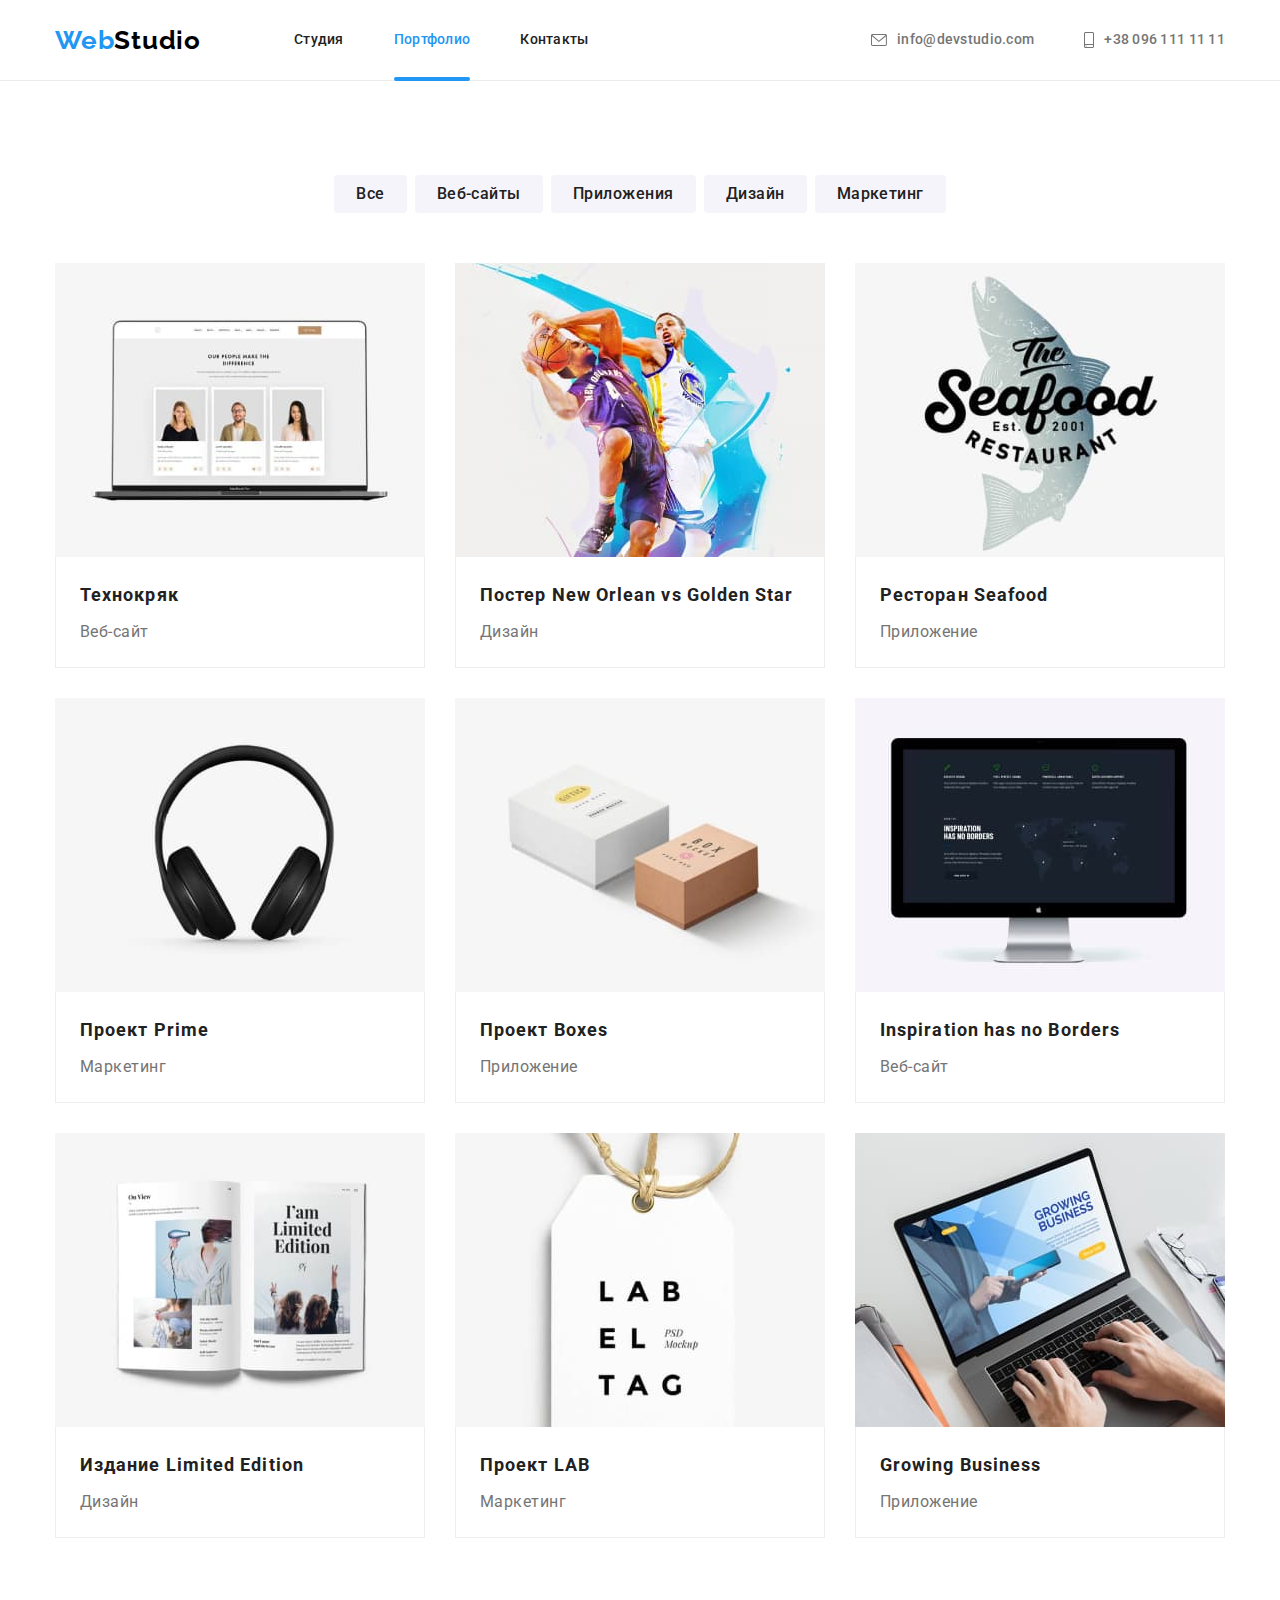
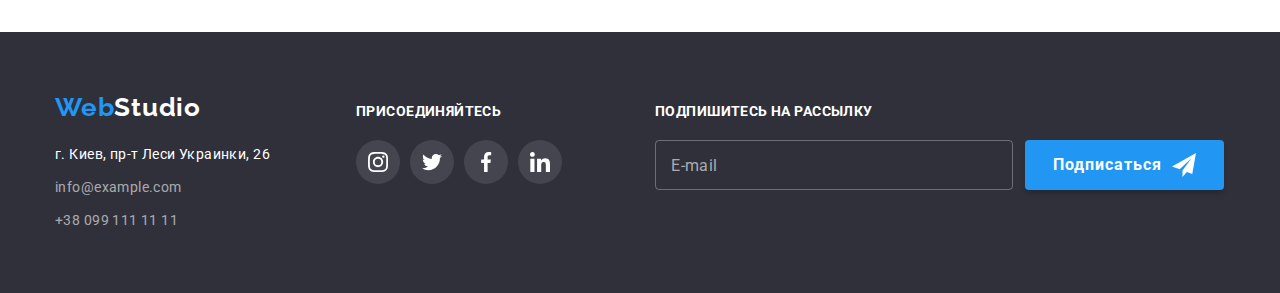
==== commit bc23152a: "new structure sass" ====
--- a/portfolio.html
+++ b/portfolio.html
@@ -9,9 +9,7 @@
       href="https://fonts.googleapis.com/css2?family=Raleway:wght@700&family=Roboto:wght@400;500;700;900&display=swap"
       rel="stylesheet"
     />
-    <link rel="stylesheet" href="./css/modern-normalize.css" />
-    <link rel="stylesheet" href="./css/my-defualt.css" />
-    <link rel="stylesheet" href="./css/styles.css" />
+    <link rel="stylesheet" href="./css/main.css" />
   </head>
   <body>
     <header class="page-header">
--- a/css/main.css
+++ b/css/main.css
@@ -0,0 +1,1407 @@
+@charset "UTF-8";
+/*! modern-normalize v1.0.0 | MIT License | https://github.com/sindresorhus/modern-normalize */
+/*
+Document
+========
+*/
+/**
+Use a more readable tab size (opinionated).
+*/
+:root {
+  -moz-tab-size: 4;
+  -o-tab-size: 4;
+     tab-size: 4;
+}
+
+/**
+1. Correct the line height in all browsers.
+2. Prevent adjustments of font size after orientation changes in iOS.
+*/
+html {
+  line-height: 1.15;
+  /* 1 */
+  -webkit-text-size-adjust: 100%;
+  /* 2 */
+}
+
+/*
+Sections
+========
+*/
+/**
+Remove the margin in all browsers.
+*/
+body {
+  margin: 0;
+}
+
+/**
+Improve consistency of default fonts in all browsers. (https://github.com/sindresorhus/modern-normalize/issues/3)
+*/
+body {
+  font-family: system-ui, -apple-system, "Segoe UI", Roboto, Helvetica, Arial, sans-serif, "Apple Color Emoji", "Segoe UI Emoji";
+}
+
+/*
+Grouping content
+================
+*/
+/**
+1. Add the correct height in Firefox.
+2. Correct the inheritance of border color in Firefox. (https://bugzilla.mozilla.org/show_bug.cgi?id=190655)
+*/
+hr {
+  height: 0;
+  /* 1 */
+  color: inherit;
+  /* 2 */
+}
+
+/*
+Text-level semantics
+====================
+*/
+/**
+Add the correct text decoration in Chrome, Edge, and Safari.
+*/
+abbr[title] {
+  -webkit-text-decoration: underline dotted;
+          text-decoration: underline dotted;
+}
+
+/**
+Add the correct font weight in Edge and Safari.
+*/
+b,
+strong {
+  font-weight: bolder;
+}
+
+/**
+1. Improve consistency of default fonts in all browsers. (https://github.com/sindresorhus/modern-normalize/issues/3)
+2. Correct the odd 'em' font sizing in all browsers.
+*/
+code,
+kbd,
+samp,
+pre {
+  font-family: ui-monospace, SFMono-Regular, Consolas, 'Liberation Mono', Menlo,+ monospace;
+  /* 1 */
+  font-size: 1em;
+  /* 2 */
+}
+
+/**
+Add the correct font size in all browsers.
+*/
+small {
+  font-size: 80%;
+}
+
+/**
+Prevent 'sub' and 'sup' elements from affecting the line height in all browsers.
+*/
+sub,
+sup {
+  font-size: 75%;
+  line-height: 0;
+  position: relative;
+  vertical-align: baseline;
+}
+
+sub {
+  bottom: -0.25em;
+}
+
+sup {
+  top: -0.5em;
+}
+
+/*
+Tabular data
+============
+*/
+/**
+1. Remove text indentation from table contents in Chrome and Safari. (https://bugs.chromium.org/p/chromium/issues/detail?id=999088, https://bugs.webkit.org/show_bug.cgi?id=201297)
+2. Correct table border color inheritance in all Chrome and Safari. (https://bugs.chromium.org/p/chromium/issues/detail?id=935729, https://bugs.webkit.org/show_bug.cgi?id=195016)
+*/
+table {
+  text-indent: 0;
+  /* 1 */
+  border-color: inherit;
+  /* 2 */
+}
+
+/*
+Forms
+=====
+*/
+/**
+1. Change the font styles in all browsers.
+2. Remove the margin in Firefox and Safari.
+*/
+button,
+input,
+optgroup,
+select,
+textarea {
+  font-family: inherit;
+  /* 1 */
+  font-size: 100%;
+  /* 1 */
+  line-height: 1.15;
+  /* 1 */
+  margin: 0;
+  /* 2 */
+}
+
+/**
+Remove the inheritance of text transform in Edge and Firefox.
+1. Remove the inheritance of text transform in Firefox.
+*/
+button,
+select {
+  /* 1 */
+  text-transform: none;
+}
+
+/**
+Correct the inability to style clickable types in iOS and Safari.
+*/
+button,
+[type='button'],
+[type='reset'],
+[type='submit'] {
+  -webkit-appearance: button;
+}
+
+/**
+Remove the inner border and padding in Firefox.
+*/
+::-moz-focus-inner {
+  border-style: none;
+  padding: 0;
+}
+
+/**
+Restore the focus styles unset by the previous rule.
+*/
+:-moz-focusring {
+  outline: 1px dotted ButtonText;
+}
+
+/**
+Remove the additional ':invalid' styles in Firefox.
+See: https://github.com/mozilla/gecko-dev/blob/2f9eacd9d3d995c937b4251a5557d95d494c9be1/layout/style/res/forms.css#L728-L737
+*/
+:-moz-ui-invalid {
+  box-shadow: none;
+}
+
+/**
+Remove the padding so developers are not caught out when they zero out 'fieldset' elements in all browsers.
+*/
+legend {
+  padding: 0;
+}
+
+/**
+Add the correct vertical alignment in Chrome and Firefox.
+*/
+progress {
+  vertical-align: baseline;
+}
+
+/**
+Correct the cursor style of increment and decrement buttons in Safari.
+*/
+::-webkit-inner-spin-button,
+::-webkit-outer-spin-button {
+  height: auto;
+}
+
+/**
+1. Correct the odd appearance in Chrome and Safari.
+2. Correct the outline style in Safari.
+*/
+[type='search'] {
+  -webkit-appearance: textfield;
+  /* 1 */
+  outline-offset: -2px;
+  /* 2 */
+}
+
+/**
+Remove the inner padding in Chrome and Safari on macOS.
+*/
+::-webkit-search-decoration {
+  -webkit-appearance: none;
+}
+
+/**
+1. Correct the inability to style clickable types in iOS and Safari.
+2. Change font properties to 'inherit' in Safari.
+*/
+::-webkit-file-upload-button {
+  -webkit-appearance: button;
+  /* 1 */
+  font: inherit;
+  /* 2 */
+}
+
+/*
+Interactive
+===========
+*/
+/*
+Add the correct display in Chrome and Safari.
+*/
+summary {
+  display: list-item;
+}
+
+/*------------------ МОИ ИЗМЕНЕНИЯ ------------------------*/
+/*------------------ МОИ ИЗМЕНЕНИЯ ------------------------*/
+/*------------------ МОИ ИЗМЕНЕНИЯ ------------------------*/
+/*------------------ МОИ ИЗМЕНЕНИЯ ------------------------*/
+/*------------------ МОИ ИЗМЕНЕНИЯ ------------------------*/
+html {
+  -webkit-box-sizing: border-box;
+          box-sizing: border-box;
+}
+
+*,
+*::before,
+*::after {
+  -webkit-box-sizing: inherit;
+          box-sizing: inherit;
+}
+
+h1,
+h2,
+h3,
+h4,
+h5,
+h6 {
+  margin: 0;
+}
+
+p {
+  margin: 0;
+}
+
+ul {
+  margin: 0;
+  padding: 0;
+  list-style: none;
+}
+
+a {
+  text-decoration: none;
+  color: currentColor;
+}
+
+img {
+  display: block;
+  max-width: 100%;
+  height: auto;
+}
+
+.visually-hidden, .agreement__checkbox {
+  position: absolute;
+  width: 1px;
+  height: 1px;
+  margin: -1px;
+  border: 0;
+  padding: 0;
+  white-space: nowrap;
+  -webkit-clip-path: inset(100%);
+          clip-path: inset(100%);
+  clip: rect(0 0 0 0);
+  overflow: hidden;
+}
+
+:root {
+  --main-text-color: #757575;
+  --title-text-color: #212121;
+  --white-text-color: #ffffff;
+  --black-text-color: #000000;
+  --main-bg-color: #ffffff;
+  --address-color-link: rgba(255, 255, 255, 0.6);
+  --secondary-bg-color: #f5f4fa;
+  --footer-bg-color: #2f303a;
+  --hero-bg-color: #c4c4c4;
+  --hero-overlay-color: rgba(47, 48, 58, 0.4);
+  --activities-overlay-color: rgb(18%, 19%, 23%, 0.8);
+  --works-overlay-color: rgba(33, 150, 243, 0.9);
+  --accent-color: #2196f3;
+  --border-color: #ececec;
+  --border-color-works: #eeeeee;
+  --team-svg-color: #afb1b8;
+  --team-svg-white-color: #ffffff;
+  --footer-social-trnsp-white: rgba(255, 255, 255, 0.1);
+  --backdrop-color: rgba(0, 0, 0, 0.2);
+  --form-color: rgb(13%, 13%, 13%, 0.2);
+  --placeholder-color: rgba(117, 117, 117, 0.5);
+  --form-btn-bg-color: #188ce8;
+  --border-subscribe: rgba(255, 255, 255, 0.3);
+  --duration: 250ms;
+  --timing-function: cubic-bezier(0.4, 0, 0.2, 1);
+}
+
+body {
+  font-family: Roboto, sans-serif;
+  font-weight: 400;
+  color: var(--main-text-color);
+  background-color: var(--main-bg-color);
+}
+
+body.modal-open {
+  overflow: hidden;
+}
+
+.section {
+  padding-top: 94px;
+  padding-bottom: 94px;
+}
+
+.container {
+  width: 1200px;
+  margin-left: auto;
+  margin-right: auto;
+  padding-left: 15px;
+  padding-right: 15px;
+}
+
+.title {
+  margin-bottom: 50px;
+  font-weight: 700;
+  font-size: 36px;
+  line-height: 1.17;
+  letter-spacing: 0.03em;
+  text-align: center;
+  color: var(--title-text-color);
+}
+
+.page-header {
+  border-bottom: 1px solid var(--border-color);
+}
+
+.page-header__container {
+  display: -webkit-box;
+  display: -ms-flexbox;
+  display: flex;
+  -webkit-box-align: center;
+      -ms-flex-align: center;
+          align-items: center;
+}
+
+.page-header__nav {
+  display: -webkit-box;
+  display: -ms-flexbox;
+  display: flex;
+  -webkit-box-align: center;
+      -ms-flex-align: center;
+          align-items: center;
+}
+
+.logo {
+  display: block;
+  font-family: Raleway, sans-serif;
+  font-size: 26px;
+  font-weight: 700;
+  line-height: 1.19;
+  letter-spacing: 0.03em;
+  color: var(--accent-color);
+}
+
+.logo__studio {
+  color: var(--black-text-color);
+}
+
+.page-header__logo {
+  margin-right: 93px;
+  padding-top: 24px;
+  padding-bottom: 24px;
+}
+
+.menu {
+  display: -webkit-box;
+  display: -ms-flexbox;
+  display: flex;
+}
+
+.menu__item:not(:last-child) {
+  margin-right: 50px;
+}
+
+.menu__link {
+  display: block;
+  padding-top: 32px;
+  padding-bottom: 32px;
+  font-size: 14px;
+  font-weight: 500;
+  line-height: 1.14;
+  letter-spacing: 0.02em;
+  color: var(--title-text-color);
+  -webkit-transition: color var(--duration) var(--timing-function);
+  transition: color var(--duration) var(--timing-function);
+}
+
+.menu__link:hover, .menu__link:focus {
+  color: var(--accent-color);
+}
+
+.menu__link--current {
+  position: relative;
+  color: var(--accent-color);
+}
+
+.menu__link--current::after {
+  position: absolute;
+  display: block;
+  content: '';
+  width: 100%;
+  height: 4px;
+  background-color: var(--accent-color);
+  border-radius: 2px;
+  bottom: -1px;
+}
+
+.contacts {
+  margin-left: auto;
+  display: -webkit-box;
+  display: -ms-flexbox;
+  display: flex;
+}
+
+.contacts__item:last-child {
+  margin-left: 50px;
+}
+
+.contacts__link {
+  display: -webkit-box;
+  display: -ms-flexbox;
+  display: flex;
+  -webkit-box-align: center;
+      -ms-flex-align: center;
+          align-items: center;
+  padding-top: 32px;
+  padding-bottom: 32px;
+  font-size: 14px;
+  font-weight: 500;
+  line-height: 1.14;
+  letter-spacing: 0.02em;
+  color: currentColor;
+  -webkit-transition: color var(--duration) var(--timing-function);
+  transition: color var(--duration) var(--timing-function);
+}
+
+.contacts__link:hover, .contacts__link:focus {
+  color: var(--accent-color);
+}
+
+.contacts__icon {
+  margin-right: 10px;
+  fill: currentColor;
+}
+
+.footer {
+  padding-top: 60px;
+  padding-bottom: 60px;
+  background-color: var(--footer-bg-color);
+}
+
+.footer__container {
+  display: -webkit-box;
+  display: -ms-flexbox;
+  display: flex;
+  -webkit-box-align: baseline;
+      -ms-flex-align: baseline;
+          align-items: baseline;
+}
+
+.footer__main-wrapper {
+  margin-right: 86px;
+}
+
+.footer__logo {
+  margin-bottom: 20px;
+}
+
+.logo__studio--white {
+  color: var(--white-text-color);
+}
+
+.address {
+  font-size: 14px;
+  font-style: inherit;
+  line-height: 1.71;
+  letter-spacing: 0.03em;
+  color: var(--white-text-color);
+}
+
+.address__text {
+  margin-bottom: 9px;
+}
+
+.address__item:not(:last-child) {
+  margin-bottom: 9px;
+}
+
+.address__link {
+  color: var(--address-color-link);
+  -webkit-transition: color var(--duration) var(--timing-function);
+  transition: color var(--duration) var(--timing-function);
+}
+
+.address__link:hover,
+.address__link:focus {
+  color: var(--accent-color);
+}
+
+.footer__follow-wrapper {
+  display: -webkit-box;
+  display: -ms-flexbox;
+  display: flex;
+  -webkit-box-align: start;
+      -ms-flex-align: start;
+          align-items: flex-start;
+}
+
+.follow {
+  margin-right: 93px;
+}
+
+.follow__title {
+  margin-bottom: 20px;
+  font-weight: 700;
+  font-size: 14px;
+  line-height: 1.14;
+  letter-spacing: 0.03em;
+  text-transform: uppercase;
+  color: var(--white-text-color);
+}
+
+.follow__list {
+  display: -webkit-box;
+  display: -ms-flexbox;
+  display: flex;
+}
+
+.follow__item:not(:last-child) {
+  margin-right: 10px;
+}
+
+.follow__link {
+  display: -webkit-box;
+  display: -ms-flexbox;
+  display: flex;
+  -webkit-box-pack: center;
+      -ms-flex-pack: center;
+          justify-content: center;
+  -webkit-box-align: center;
+      -ms-flex-align: center;
+          align-items: center;
+  width: 44px;
+  height: 44px;
+  color: var(--white-text-color);
+  border-radius: 50%;
+  background-color: var(--footer-social-trnsp-white);
+  -webkit-transition: background-color var(--duration) var(--timing-function);
+  transition: background-color var(--duration) var(--timing-function);
+}
+
+.follow__icon {
+  fill: currentColor;
+}
+
+.follow__link:hover,
+.follow__link:focus {
+  background-color: var(--accent-color);
+}
+
+.subscribe__call {
+  margin-bottom: 20px;
+  font-weight: 700;
+  font-size: 14px;
+  line-height: 1.14;
+  letter-spacing: 0.03em;
+  text-transform: uppercase;
+  color: var(--white-text-color);
+}
+
+.subscribe__form {
+  display: -webkit-box;
+  display: -ms-flexbox;
+  display: flex;
+  -webkit-box-align: center;
+      -ms-flex-align: center;
+          align-items: center;
+}
+
+.subscribe__input {
+  margin-right: 12px;
+  width: 358px;
+  height: 50px;
+  padding: 16px 15px;
+  font-size: 16px;
+  line-height: 1.25;
+  letter-spacing: 0.03em;
+  color: var(--white-text-color);
+  border-radius: 4px;
+  border: 1px solid var(--border-subscribe);
+  background-color: transparent;
+  -webkit-transition: border-color var(--duration) var(--timing-function);
+  transition: border-color var(--duration) var(--timing-function);
+}
+
+.subscribe__input::-webkit-input-placeholder {
+  color: var(--address-color-link);
+}
+
+.subscribe__input:-ms-input-placeholder {
+  color: var(--address-color-link);
+}
+
+.subscribe__input::-ms-input-placeholder {
+  color: var(--address-color-link);
+}
+
+.subscribe__input::placeholder {
+  color: var(--address-color-link);
+}
+
+.subscribe__input:focus {
+  outline: none;
+  border-color: var(--accent-color);
+}
+
+.subscribe__btn {
+  display: -webkit-box;
+  display: -ms-flexbox;
+  display: flex;
+  -webkit-box-pack: justify;
+      -ms-flex-pack: justify;
+          justify-content: space-between;
+  -webkit-box-align: center;
+      -ms-flex-align: center;
+          align-items: center;
+  padding: 10px 28px;
+  font-weight: 700;
+  font-size: 16px;
+  line-height: 1.88;
+  letter-spacing: 0.06em;
+  color: var(--white-text-color);
+  border-radius: 4px;
+  background-color: var(--accent-color);
+  -webkit-box-shadow: 0px 4px 4px rgba(0, 0, 0, 0.15);
+          box-shadow: 0px 4px 4px rgba(0, 0, 0, 0.15);
+  border: none;
+  cursor: pointer;
+}
+
+.subscribe__icon {
+  margin-left: 10px;
+}
+
+.hero {
+  max-width: 1600px;
+  margin: 0 auto;
+  padding-top: 200px;
+  padding-bottom: 200px;
+  text-align: center;
+  background-color: var(--hero-bg-color);
+  background-image: -webkit-gradient(linear, left top, right top, from(var(--hero-overlay-color)), to(var(--hero-overlay-color))), url(../images/hero.jpg);
+  background-image: linear-gradient(to right, var(--hero-overlay-color), var(--hero-overlay-color)), url(../images/hero.jpg);
+  background-repeat: no-repeat;
+  background-position: center;
+  background-size: cover;
+}
+
+.hero__title {
+  margin-bottom: 30px;
+  font-weight: 900;
+  font-size: 44px;
+  line-height: 1.37;
+  letter-spacing: 0.06em;
+  text-transform: uppercase;
+  color: var(--white-text-color);
+}
+
+.order-btn {
+  padding-top: 10px;
+  padding-bottom: 10px;
+  padding-right: 32px;
+  padding-left: 32px;
+  font-size: 16px;
+  font-weight: 700;
+  line-height: 1.88;
+  letter-spacing: 0.06em;
+  color: var(--white-text-color);
+  border: none;
+  border-radius: 4px;
+  cursor: pointer;
+  background-color: var(--accent-color);
+}
+
+.features__list {
+  margin-top: -30px;
+  margin-left: -30px;
+  display: -webkit-box;
+  display: -ms-flexbox;
+  display: flex;
+  -ms-flex-wrap: wrap;
+      flex-wrap: wrap;
+}
+
+.features__item {
+  margin-top: 30px;
+  margin-left: 30px;
+  -ms-flex-preferred-size: calc(100% / 4 - 30px);
+      flex-basis: calc(100% / 4 - 30px);
+}
+
+.features__cover {
+  margin-bottom: 30px;
+  display: -webkit-box;
+  display: -ms-flexbox;
+  display: flex;
+  -webkit-box-pack: center;
+      -ms-flex-pack: center;
+          justify-content: center;
+  -webkit-box-align: center;
+      -ms-flex-align: center;
+          align-items: center;
+  width: 270px;
+  height: 120px;
+  border-radius: 4px;
+  background-color: var(--secondary-bg-color);
+}
+
+.features__subtitle {
+  margin-bottom: 10px;
+  font-weight: 700;
+  font-size: 14px;
+  line-height: 1.14;
+  letter-spacing: 0.03em;
+  text-transform: uppercase;
+  color: var(--title-text-color);
+}
+
+.features__text {
+  font-size: 14px;
+  line-height: 1.71;
+  letter-spacing: 0.03em;
+}
+
+.activities {
+  padding-top: 0;
+}
+
+.activities__list {
+  margin-top: -30px;
+  margin-left: -30px;
+  display: -webkit-box;
+  display: -ms-flexbox;
+  display: flex;
+  -ms-flex-wrap: wrap;
+      flex-wrap: wrap;
+}
+
+.activities__item {
+  margin-top: 30px;
+  margin-left: 30px;
+  -ms-flex-preferred-size: calc(100% / 3 - 30px);
+      flex-basis: calc(100% / 3 - 30px);
+}
+
+.activities__thumb {
+  position: relative;
+  height: 294px;
+}
+
+.activities__image {
+  width: 100%;
+  height: 100%;
+  -o-object-fit: cover;
+     object-fit: cover;
+}
+
+.activities__overlay {
+  position: absolute;
+  left: 0;
+  bottom: 0;
+  display: -webkit-box;
+  display: -ms-flexbox;
+  display: flex;
+  -webkit-box-pack: center;
+      -ms-flex-pack: center;
+          justify-content: center;
+  -webkit-box-align: center;
+      -ms-flex-align: center;
+          align-items: center;
+  width: 100%;
+  height: 70px;
+  font-weight: 500;
+  font-size: 14px;
+  line-height: 1.14;
+  letter-spacing: 0.03em;
+  text-transform: uppercase;
+  color: var(--white-text-color);
+  background-color: var(--activities-overlay-color);
+}
+
+.team {
+  background-color: var(--secondary-bg-color);
+}
+
+.team__list {
+  margin-top: -30px;
+  margin-left: -30px;
+  display: -webkit-box;
+  display: -ms-flexbox;
+  display: flex;
+  -ms-flex-wrap: wrap;
+      flex-wrap: wrap;
+}
+
+.team__item {
+  margin-top: 30px;
+  margin-left: 30px;
+  -ms-flex-preferred-size: calc(100% / 4 - 30px);
+      flex-basis: calc(100% / 4 - 30px);
+  border-bottom-left-radius: 4px;
+  border-bottom-right-radius: 4px;
+  background-color: var(--main-bg-color);
+  -webkit-box-shadow: 0px 1px 3px rgba(0, 0, 0, 0.12), 0px 1px 1px rgba(0, 0, 0, 0.14), 0px 2px 1px rgba(0, 0, 0, 0.2);
+          box-shadow: 0px 1px 3px rgba(0, 0, 0, 0.12), 0px 1px 1px rgba(0, 0, 0, 0.14), 0px 2px 1px rgba(0, 0, 0, 0.2);
+}
+
+.team__content {
+  padding-top: 30px;
+  padding-right: 32px;
+  padding-bottom: 30px;
+  padding-left: 32px;
+  text-align: center;
+}
+
+.team__name {
+  margin-bottom: 10px;
+  font-weight: 500;
+  font-size: 16px;
+  line-height: 1.19;
+  letter-spacing: 0.03em;
+  color: var(--title-text-color);
+}
+
+.team__position {
+  margin-bottom: 16px;
+  font-size: 16px;
+  line-height: 1.19;
+  letter-spacing: 0.03em;
+}
+
+.social {
+  display: -webkit-box;
+  display: -ms-flexbox;
+  display: flex;
+  -webkit-box-pack: justify;
+      -ms-flex-pack: justify;
+          justify-content: space-between;
+}
+
+.social__link {
+  display: -webkit-box;
+  display: -ms-flexbox;
+  display: flex;
+  -webkit-box-pack: center;
+      -ms-flex-pack: center;
+          justify-content: center;
+  -webkit-box-align: center;
+      -ms-flex-align: center;
+          align-items: center;
+  width: 44px;
+  height: 44px;
+  color: var(--team-svg-color);
+  border-radius: 50%;
+  -webkit-transition: color var(--duration) var(--timing-function), background-color var(--duration) var(--timing-function);
+  transition: color var(--duration) var(--timing-function), background-color var(--duration) var(--timing-function);
+}
+
+.social__link:hover, .social__link:focus {
+  color: var(--team-svg-white-color);
+  background-color: var(--accent-color);
+}
+
+.social__icon {
+  fill: currentColor;
+}
+
+.clients {
+  padding-top: 94px;
+  padding-bottom: 94px;
+  text-align: center;
+}
+
+.clients__list {
+  margin-right: -30px;
+  display: -webkit-box;
+  display: -ms-flexbox;
+  display: flex;
+  -ms-flex-wrap: wrap;
+      flex-wrap: wrap;
+}
+
+.clients__item {
+  margin-right: 30px;
+}
+
+.clients__link {
+  display: -webkit-box;
+  display: -ms-flexbox;
+  display: flex;
+  -webkit-box-pack: center;
+      -ms-flex-pack: center;
+          justify-content: center;
+  -webkit-box-align: center;
+      -ms-flex-align: center;
+          align-items: center;
+  width: 170px;
+  height: 90px;
+  color: var(--team-svg-color);
+  border-radius: 4px;
+  border: 1px solid var(--team-svg-color);
+  -webkit-transition: color var(--duration) var(--timing-function), border-color var(--duration) var(--timing-function);
+  transition: color var(--duration) var(--timing-function), border-color var(--duration) var(--timing-function);
+}
+
+.clients__link:hover, .clients__link:focus {
+  color: var(--accent-color);
+  border: 1px solid var(--accent-color);
+}
+
+.clients__icon {
+  fill: currentColor;
+}
+
+.order__backdrop {
+  position: fixed;
+  top: 0;
+  left: 0;
+  z-index: 9;
+  width: 100vw;
+  height: 100vh;
+  background-color: var(--backdrop-color);
+  opacity: 1;
+  pointer-events: initial;
+  -webkit-transition: opacity var(--duration) var(--timing-function), visibility var(--duration) var(--timing-function);
+  transition: opacity var(--duration) var(--timing-function), visibility var(--duration) var(--timing-function);
+}
+
+.order__modal {
+  position: absolute;
+  z-index: 10;
+  top: 50%;
+  left: 50%;
+  -webkit-transform: translate(-50%, -50%) scale(1);
+          transform: translate(-50%, -50%) scale(1);
+  padding: 40px;
+  width: 528px;
+  min-height: 581px;
+  border-radius: 4px;
+  background-color: var(--main-bg-color);
+  -webkit-box-shadow: 0px 1px 3px rgba(0, 0, 0, 0.12), 0px 1px 1px rgba(0, 0, 0, 0.14), 0px 2px 1px rgba(0, 0, 0, 0.2);
+          box-shadow: 0px 1px 3px rgba(0, 0, 0, 0.12), 0px 1px 1px rgba(0, 0, 0, 0.14), 0px 2px 1px rgba(0, 0, 0, 0.2);
+  -webkit-transition: -webkit-transform var(--duration) var(--timing-function);
+  transition: -webkit-transform var(--duration) var(--timing-function);
+  transition: transform var(--duration) var(--timing-function);
+  transition: transform var(--duration) var(--timing-function), -webkit-transform var(--duration) var(--timing-function);
+}
+
+.order__close-btn {
+  position: absolute;
+  top: 8px;
+  right: 8px;
+  display: -webkit-box;
+  display: -ms-flexbox;
+  display: flex;
+  -webkit-box-pack: center;
+      -ms-flex-pack: center;
+          justify-content: center;
+  -webkit-box-align: center;
+      -ms-flex-align: center;
+          align-items: center;
+  width: 30px;
+  height: 30px;
+  border-radius: 50%;
+  border: 1px solid rgba(0, 0, 0, 0.1);
+  background-color: var(--main-bg-color);
+  cursor: pointer;
+}
+
+.order__close-btn:active {
+  outline: none;
+}
+
+.order__close-icon {
+  -webkit-transition: fill var(--duration) var(--timing-function);
+  transition: fill var(--duration) var(--timing-function);
+}
+
+.order__close-btn:hover .order__close-icon {
+  fill: var(--accent-color);
+}
+
+.order__close-btn:focus .order__close-icon {
+  fill: var(--accent-color);
+}
+
+.is-hidden {
+  opacity: 0;
+  visibility: hidden;
+  pointer-events: none;
+}
+
+.is-hidden .order__modal {
+  -webkit-transform: translate(-50%, -50%) scale(1.1);
+          transform: translate(-50%, -50%) scale(1.1);
+}
+
+.order__call {
+  margin-bottom: 12px;
+  font-weight: 700;
+  font-size: 20px;
+  line-height: 1.15;
+  letter-spacing: 0.03em;
+  text-align: center;
+  color: var(--title-text-color);
+}
+
+.form__group {
+  margin-bottom: 10px;
+  display: -webkit-box;
+  display: -ms-flexbox;
+  display: flex;
+  -webkit-box-orient: vertical;
+  -webkit-box-direction: normal;
+      -ms-flex-direction: column;
+          flex-direction: column;
+}
+
+.form__label {
+  display: -webkit-box;
+  display: -ms-flexbox;
+  display: flex;
+  -webkit-box-orient: vertical;
+  -webkit-box-direction: normal;
+      -ms-flex-direction: column;
+          flex-direction: column;
+}
+
+.form__title {
+  margin-bottom: 4px;
+  font-size: 12px;
+  line-height: 1.17;
+  letter-spacing: 0.01em;
+  color: var(--main-text-color);
+}
+
+.form__input-wrapper {
+  position: relative;
+}
+
+.form__input {
+  padding: 12px 16px 12px 42px;
+  width: 100%;
+  height: 40px;
+  font-size: 14px;
+  line-height: 1.14;
+  letter-spacing: 0.01em;
+  color: var(--black-text-color);
+  border: 1px solid var(--form-color);
+  border-radius: 4px;
+  -webkit-transition: border-color var(--duration) var(--timing-function);
+  transition: border-color var(--duration) var(--timing-function);
+}
+
+.form__input:focus {
+  outline: none;
+  border-color: var(--accent-color);
+}
+
+.form__icon {
+  position: absolute;
+  top: 50%;
+  left: 12px;
+  -webkit-transform: translateY(-50%);
+          transform: translateY(-50%);
+  -webkit-transition: fill var(--duration) var(--timing-function);
+  transition: fill var(--duration) var(--timing-function);
+}
+
+.form__input:focus + .form__icon {
+  fill: var(--accent-color);
+}
+
+.form__group--comment {
+  margin-bottom: 20px;
+}
+
+.form__textarea {
+  padding: 12px 16px;
+  width: 448px;
+  height: 120px;
+  resize: none;
+  font-size: 14px;
+  line-height: 1.14;
+  letter-spacing: 0.01em;
+  color: var(--black-text-color);
+  border: 1px solid var(--form-color);
+  border-radius: 4px;
+  -webkit-transition: border-color var(--duration) var(--timing-function);
+  transition: border-color var(--duration) var(--timing-function);
+}
+
+.form__textarea::-webkit-input-placeholder {
+  font-size: 14px;
+  line-height: 1.14;
+  letter-spacing: 0.01em;
+  color: var(--placeholder-color);
+}
+
+.form__textarea:-ms-input-placeholder {
+  font-size: 14px;
+  line-height: 1.14;
+  letter-spacing: 0.01em;
+  color: var(--placeholder-color);
+}
+
+.form__textarea::-ms-input-placeholder {
+  font-size: 14px;
+  line-height: 1.14;
+  letter-spacing: 0.01em;
+  color: var(--placeholder-color);
+}
+
+.form__textarea::placeholder {
+  font-size: 14px;
+  line-height: 1.14;
+  letter-spacing: 0.01em;
+  color: var(--placeholder-color);
+}
+
+.form__textarea:focus {
+  outline: none;
+  border-color: var(--accent-color);
+}
+
+.agreement {
+  margin-bottom: 30px;
+  display: -webkit-box;
+  display: -ms-flexbox;
+  display: flex;
+  -webkit-box-align: center;
+      -ms-flex-align: center;
+          align-items: center;
+  margin-left: 13px;
+}
+
+.agreement__icon--checked {
+  display: none;
+}
+
+.agreement__checkbox:checked ~ .agreement__icon--unchecked {
+  display: none;
+}
+
+.agreement__checkbox:checked ~ .agreement__icon--checked {
+  display: block;
+}
+
+.agreement__icon .agreement:hover,
+.agreement:hover .agreement__icon {
+  cursor: pointer;
+  fill: var(--accent-color);
+}
+
+.agreement__checkbox:focus ~ .agreement__icon {
+  fill: var(--accent-color);
+}
+
+.agreement__text {
+  display: -webkit-box;
+  display: -ms-flexbox;
+  display: flex;
+  -webkit-box-align: center;
+      -ms-flex-align: center;
+          align-items: center;
+  padding-left: 7px;
+  font-size: 14px;
+  line-height: 1.71;
+  letter-spacing: 0.03em;
+  color: var(--main-text-color);
+}
+
+.agreement__link {
+  color: var(--accent-color);
+  -webkit-text-decoration-line: underline;
+          text-decoration-line: underline;
+}
+
+.form__btn {
+  display: block;
+  margin: 0 auto;
+  padding: 10px 55px;
+  font-weight: bold;
+  font-size: 16px;
+  line-height: 1.88;
+  letter-spacing: 0.06em;
+  color: var(--white-text-color);
+  background-color: var(--form-btn-bg-color);
+  border-radius: 4px;
+  border: none;
+  cursor: pointer;
+  -webkit-box-shadow: 0px 4px 4px rgba(0, 0, 0, 0.15);
+          box-shadow: 0px 4px 4px rgba(0, 0, 0, 0.15);
+}
+
+.form__btn:active {
+  outline: none;
+}
+
+.filters {
+  margin-bottom: 50px;
+  display: -webkit-box;
+  display: -ms-flexbox;
+  display: flex;
+  -webkit-box-pack: center;
+      -ms-flex-pack: center;
+          justify-content: center;
+}
+
+.filters__item:not(:last-child) {
+  margin-right: 8px;
+}
+
+.filters__button {
+  padding-top: 6px;
+  padding-bottom: 6px;
+  padding-right: 22px;
+  padding-left: 22px;
+  font-size: 16px;
+  font-weight: 500;
+  line-height: 1.63;
+  letter-spacing: 0.03em;
+  color: var(--title-text-color);
+  border: none;
+  border-radius: 4px;
+  cursor: pointer;
+  background-color: var(--secondary-bg-color);
+  -webkit-transition: background-color var(--duration) var(--timing-function), color var(--duration) var(--timing-function), -webkit-box-shadow var(--duration) var(--timing-function);
+  transition: background-color var(--duration) var(--timing-function), color var(--duration) var(--timing-function), -webkit-box-shadow var(--duration) var(--timing-function);
+  transition: background-color var(--duration) var(--timing-function), color var(--duration) var(--timing-function), box-shadow var(--duration) var(--timing-function);
+  transition: background-color var(--duration) var(--timing-function), color var(--duration) var(--timing-function), box-shadow var(--duration) var(--timing-function), -webkit-box-shadow var(--duration) var(--timing-function);
+}
+
+.filters__button:hover, .filters__button:focus {
+  background-color: var(--accent-color);
+  color: var(--white-text-color);
+  -webkit-box-shadow: 0px 3px 1px rgba(0, 0, 0, 0.1), 0px 1px 2px rgba(0, 0, 0, 0.08), 0px 2px 2px rgba(0, 0, 0, 0.12);
+          box-shadow: 0px 3px 1px rgba(0, 0, 0, 0.1), 0px 1px 2px rgba(0, 0, 0, 0.08), 0px 2px 2px rgba(0, 0, 0, 0.12);
+}
+
+.works__list {
+  margin-top: -30px;
+  margin-left: -30px;
+  display: -webkit-box;
+  display: -ms-flexbox;
+  display: flex;
+  -ms-flex-wrap: wrap;
+      flex-wrap: wrap;
+}
+
+.works__item {
+  margin-top: 30px;
+  margin-left: 30px;
+  -ms-flex-preferred-size: calc(100% / 3 - 30px);
+      flex-basis: calc(100% / 3 - 30px);
+}
+
+.works__link {
+  display: block;
+  -webkit-transition: -webkit-box-shadow var(--duration) var(--timing-function);
+  transition: -webkit-box-shadow var(--duration) var(--timing-function);
+  transition: box-shadow var(--duration) var(--timing-function);
+  transition: box-shadow var(--duration) var(--timing-function), -webkit-box-shadow var(--duration) var(--timing-function);
+}
+
+.works__link:hover, .works__link:focus {
+  outline: none;
+  -webkit-box-shadow: 0px 1px 1px rgba(0, 0, 0, 0.12), 0px 4px 4px rgba(0, 0, 0, 0.06), 1px 4px 6px rgba(0, 0, 0, 0.16);
+          box-shadow: 0px 1px 1px rgba(0, 0, 0, 0.12), 0px 4px 4px rgba(0, 0, 0, 0.06), 1px 4px 6px rgba(0, 0, 0, 0.16);
+}
+
+.works__thumb {
+  position: relative;
+  height: 294px;
+  overflow: hidden;
+}
+
+.works__image {
+  width: 100%;
+  height: 100%;
+  -o-object-fit: cover;
+     object-fit: cover;
+}
+
+.works__overlay {
+  position: absolute;
+  top: 100%;
+  left: 0;
+  width: 100%;
+  height: 100%;
+  padding: 63px 24px;
+  font-size: 18px;
+  line-height: 1.56;
+  letter-spacing: 0.03em;
+  color: var(--white-text-color);
+  background-color: var(--works-overlay-color);
+  -webkit-transition: -webkit-transform var(--duration) var(--timing-function);
+  transition: -webkit-transform var(--duration) var(--timing-function);
+  transition: transform var(--duration) var(--timing-function);
+  transition: transform var(--duration) var(--timing-function), -webkit-transform var(--duration) var(--timing-function);
+}
+
+.works__link:hover .works__overlay,
+.works__link:focus .works__overlay {
+  -webkit-transform: translateY(-100%);
+          transform: translateY(-100%);
+}
+
+.works__content {
+  padding-top: 20px;
+  padding-bottom: 20px;
+  padding-right: 24px;
+  padding-left: 24px;
+  border-right: 1px solid var(--border-color-works);
+  border-left: 1px solid var(--border-color-works);
+  border-bottom: 1px solid var(--border-color-works);
+}
+
+.works__subtitle {
+  margin-bottom: 4px;
+  font-weight: 700;
+  font-size: 18px;
+  line-height: 2;
+  letter-spacing: 0.06em;
+  color: var(--title-text-color);
+}
+
+.works__type {
+  font-size: 16px;
+  line-height: 1.88;
+  letter-spacing: 0.03em;
+}
+/*# sourceMappingURL=main.css.map */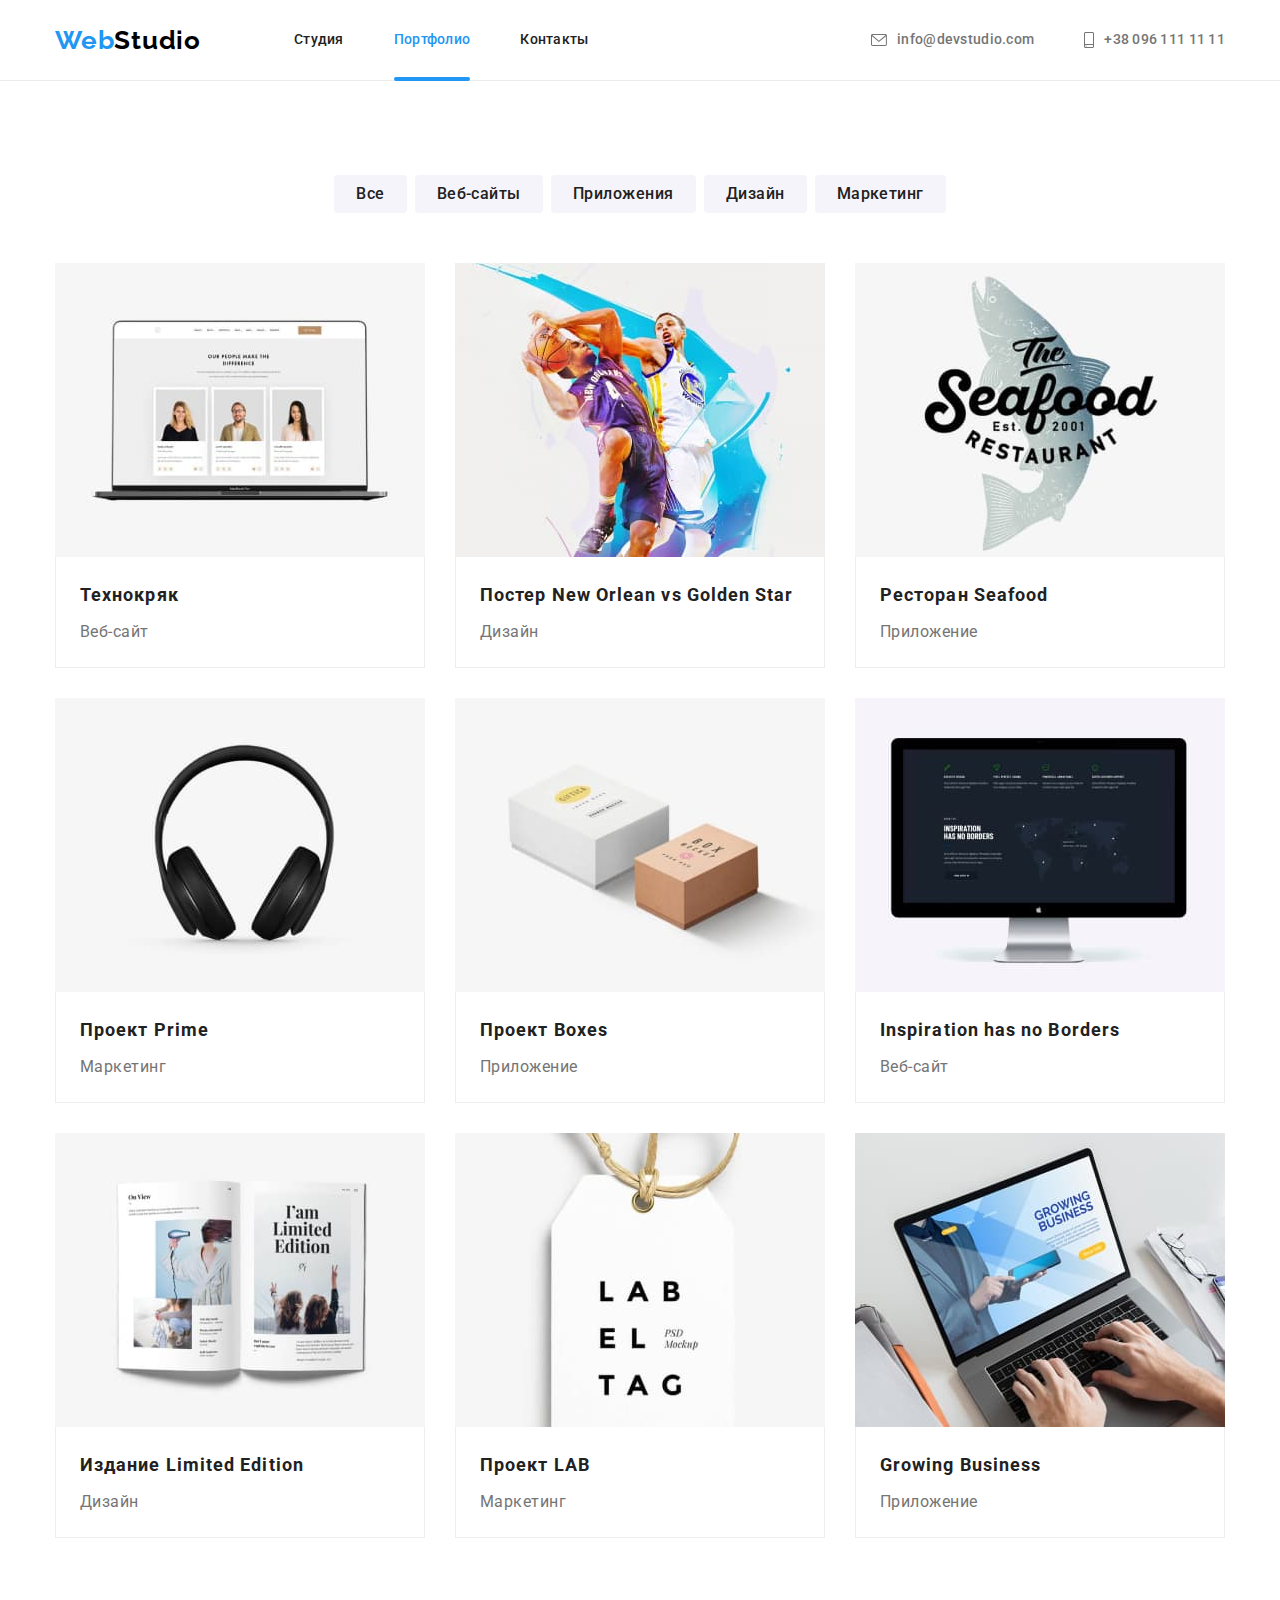
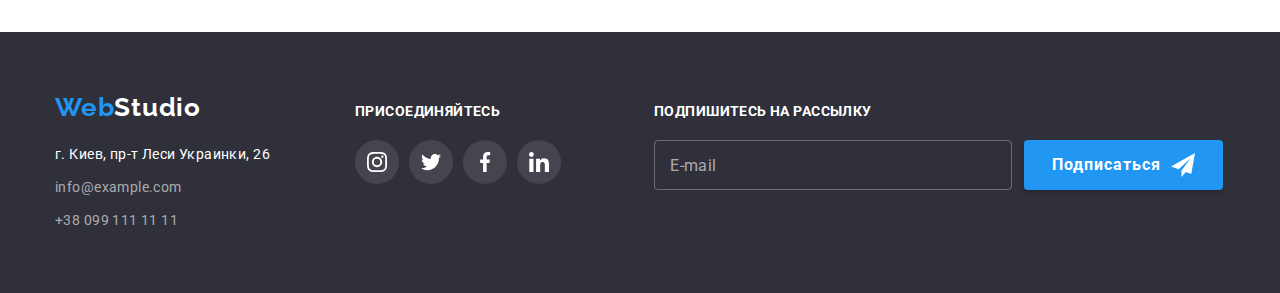
==== commit 211f64b8: "renamed modal and form classes" ====
--- a/portfolio.html
+++ b/portfolio.html
@@ -16,7 +16,7 @@
       <div class="container page-header__container">
         <nav class="page-header__nav">
           <a class="logo page-header__logo" href="./index.html"
-            >Web<span class="logo__studio">Studio</span></a
+            >Web<span class="logo__studio logo__studio--black">Studio</span></a
           >
 
           <ul class="menu">
@@ -274,7 +274,7 @@
       </section>
     </main>
 
-    <footer class="footer">
+    <footer class="page-footer">
       <div class="container footer__container">
         <div class="footer__main-wrapper">
           <a class="logo footer__logo" href="./index.html"
--- a/css/main.css
+++ b/css/main.css
@@ -1,21 +1,20 @@
 @charset "UTF-8";
 /*! modern-normalize v1.0.0 | MIT License | https://github.com/sindresorhus/modern-normalize */
-/*
-Document
-========
-*/
-/**
-Use a more readable tab size (opinionated).
+/*
+Document
+========
+*/
+/**
+Use a more readable tab size (opinionated).
 */
 :root {
   -moz-tab-size: 4;
-  -o-tab-size: 4;
-     tab-size: 4;
-}
-
-/**
-1. Correct the line height in all browsers.
-2. Prevent adjustments of font size after orientation changes in iOS.
+  tab-size: 4;
+}
+
+/**
+1. Correct the line height in all browsers.
+2. Prevent adjustments of font size after orientation changes in iOS.
 */
 html {
   line-height: 1.15;
@@ -24,31 +23,31 @@
   /* 2 */
 }
 
-/*
-Sections
-========
-*/
-/**
-Remove the margin in all browsers.
+/*
+Sections
+========
+*/
+/**
+Remove the margin in all browsers.
 */
 body {
   margin: 0;
 }
 
-/**
-Improve consistency of default fonts in all browsers. (https://github.com/sindresorhus/modern-normalize/issues/3)
+/**
+Improve consistency of default fonts in all browsers. (https://github.com/sindresorhus/modern-normalize/issues/3)
 */
 body {
   font-family: system-ui, -apple-system, "Segoe UI", Roboto, Helvetica, Arial, sans-serif, "Apple Color Emoji", "Segoe UI Emoji";
 }
 
-/*
-Grouping content
-================
-*/
-/**
-1. Add the correct height in Firefox.
-2. Correct the inheritance of border color in Firefox. (https://bugzilla.mozilla.org/show_bug.cgi?id=190655)
+/*
+Grouping content
+================
+*/
+/**
+1. Add the correct height in Firefox.
+2. Correct the inheritance of border color in Firefox. (https://bugzilla.mozilla.org/show_bug.cgi?id=190655)
 */
 hr {
   height: 0;
@@ -57,50 +56,48 @@
   /* 2 */
 }
 
-/*
-Text-level semantics
-====================
-*/
-/**
-Add the correct text decoration in Chrome, Edge, and Safari.
+/*
+Text-level semantics
+====================
+*/
+/**
+Add the correct text decoration in Chrome, Edge, and Safari.
 */
 abbr[title] {
-  -webkit-text-decoration: underline dotted;
-          text-decoration: underline dotted;
-}
-
-/**
-Add the correct font weight in Edge and Safari.
+  text-decoration: underline dotted;
+}
+
+/**
+Add the correct font weight in Edge and Safari.
 */
 b,
 strong {
   font-weight: bolder;
 }
 
-/**
-1. Improve consistency of default fonts in all browsers. (https://github.com/sindresorhus/modern-normalize/issues/3)
-2. Correct the odd 'em' font sizing in all browsers.
+/**
+1. Improve consistency of default fonts in all browsers. (https://github.com/sindresorhus/modern-normalize/issues/3)
+2. Correct the odd 'em' font sizing in all browsers.
 */
 code,
 kbd,
 samp,
 pre {
-  font-family: ui-monospace, SFMono-Regular, Consolas, 'Liberation Mono', Menlo,- monospace;
+  font-family: ui-monospace, SFMono-Regular, Consolas, "Liberation Mono", Menlo, monospace;
   /* 1 */
   font-size: 1em;
   /* 2 */
 }
 
-/**
-Add the correct font size in all browsers.
+/**
+Add the correct font size in all browsers.
 */
 small {
   font-size: 80%;
 }
 
-/**
-Prevent 'sub' and 'sup' elements from affecting the line height in all browsers.
+/**
+Prevent 'sub' and 'sup' elements from affecting the line height in all browsers.
 */
 sub,
 sup {
@@ -118,13 +115,13 @@
   top: -0.5em;
 }
 
-/*
-Tabular data
-============
-*/
-/**
-1. Remove text indentation from table contents in Chrome and Safari. (https://bugs.chromium.org/p/chromium/issues/detail?id=999088, https://bugs.webkit.org/show_bug.cgi?id=201297)
-2. Correct table border color inheritance in all Chrome and Safari. (https://bugs.chromium.org/p/chromium/issues/detail?id=935729, https://bugs.webkit.org/show_bug.cgi?id=195016)
+/*
+Tabular data
+============
+*/
+/**
+1. Remove text indentation from table contents in Chrome and Safari. (https://bugs.chromium.org/p/chromium/issues/detail?id=999088, https://bugs.webkit.org/show_bug.cgi?id=201297)
+2. Correct table border color inheritance in all Chrome and Safari. (https://bugs.chromium.org/p/chromium/issues/detail?id=935729, https://bugs.webkit.org/show_bug.cgi?id=195016)
 */
 table {
   text-indent: 0;
@@ -133,13 +130,13 @@
   /* 2 */
 }
 
-/*
-Forms
-=====
-*/
-/**
-1. Change the font styles in all browsers.
-2. Remove the margin in Firefox and Safari.
+/*
+Forms
+=====
+*/
+/**
+1. Change the font styles in all browsers.
+2. Remove the margin in Firefox and Safari.
 */
 button,
 input,
@@ -156,9 +153,9 @@
   /* 2 */
 }
 
-/**
-Remove the inheritance of text transform in Edge and Firefox.
-1. Remove the inheritance of text transform in Firefox.
+/**
+Remove the inheritance of text transform in Edge and Firefox.
+1. Remove the inheritance of text transform in Firefox.
 */
 button,
 select {
@@ -166,82 +163,82 @@
   text-transform: none;
 }
 
-/**
-Correct the inability to style clickable types in iOS and Safari.
+/**
+Correct the inability to style clickable types in iOS and Safari.
 */
 button,
-[type='button'],
-[type='reset'],
-[type='submit'] {
+[type=button],
+[type=reset],
+[type=submit] {
   -webkit-appearance: button;
 }
 
-/**
-Remove the inner border and padding in Firefox.
+/**
+Remove the inner border and padding in Firefox.
 */
 ::-moz-focus-inner {
   border-style: none;
   padding: 0;
 }
 
-/**
-Restore the focus styles unset by the previous rule.
+/**
+Restore the focus styles unset by the previous rule.
 */
 :-moz-focusring {
   outline: 1px dotted ButtonText;
 }
 
-/**
-Remove the additional ':invalid' styles in Firefox.
-See: https://github.com/mozilla/gecko-dev/blob/2f9eacd9d3d995c937b4251a5557d95d494c9be1/layout/style/res/forms.css#L728-L737
+/**
+Remove the additional ':invalid' styles in Firefox.
+See: https://github.com/mozilla/gecko-dev/blob/2f9eacd9d3d995c937b4251a5557d95d494c9be1/layout/style/res/forms.css#L728-L737
 */
 :-moz-ui-invalid {
   box-shadow: none;
 }
 
-/**
-Remove the padding so developers are not caught out when they zero out 'fieldset' elements in all browsers.
+/**
+Remove the padding so developers are not caught out when they zero out 'fieldset' elements in all browsers.
 */
 legend {
   padding: 0;
 }
 
-/**
-Add the correct vertical alignment in Chrome and Firefox.
+/**
+Add the correct vertical alignment in Chrome and Firefox.
 */
 progress {
   vertical-align: baseline;
 }
 
-/**
-Correct the cursor style of increment and decrement buttons in Safari.
+/**
+Correct the cursor style of increment and decrement buttons in Safari.
 */
 ::-webkit-inner-spin-button,
 ::-webkit-outer-spin-button {
   height: auto;
 }
 
-/**
-1. Correct the odd appearance in Chrome and Safari.
-2. Correct the outline style in Safari.
-*/
-[type='search'] {
+/**
+1. Correct the odd appearance in Chrome and Safari.
+2. Correct the outline style in Safari.
+*/
+[type=search] {
   -webkit-appearance: textfield;
   /* 1 */
   outline-offset: -2px;
   /* 2 */
 }
 
-/**
-Remove the inner padding in Chrome and Safari on macOS.
+/**
+Remove the inner padding in Chrome and Safari on macOS.
 */
 ::-webkit-search-decoration {
   -webkit-appearance: none;
 }
 
-/**
-1. Correct the inability to style clickable types in iOS and Safari.
-2. Change font properties to 'inherit' in Safari.
+/**
+1. Correct the inability to style clickable types in iOS and Safari.
+2. Change font properties to 'inherit' in Safari.
 */
 ::-webkit-file-upload-button {
   -webkit-appearance: button;
@@ -250,12 +247,12 @@
   /* 2 */
 }
 
-/*
-Interactive
-===========
-*/
-/*
-Add the correct display in Chrome and Safari.
+/*
+Interactive
+===========
+*/
+/*
+Add the correct display in Chrome and Safari.
 */
 summary {
   display: list-item;
@@ -267,15 +264,13 @@
 /*------------------ МОИ ИЗМЕНЕНИЯ ------------------------*/
 /*------------------ МОИ ИЗМЕНЕНИЯ ------------------------*/
 html {
-  -webkit-box-sizing: border-box;
-          box-sizing: border-box;
+  box-sizing: border-box;
 }
 
 *,
 *::before,
 *::after {
-  -webkit-box-sizing: inherit;
-          box-sizing: inherit;
+  box-sizing: inherit;
 }
 
 h1,
@@ -316,8 +311,7 @@
   border: 0;
   padding: 0;
   white-space: nowrap;
-  -webkit-clip-path: inset(100%);
-          clip-path: inset(100%);
+  clip-path: inset(100%);
   clip: rect(0 0 0 0);
   overflow: hidden;
 }
@@ -357,13 +351,17 @@
   background-color: var(--main-bg-color);
 }
 
-body.modal-open {
-  overflow: hidden;
-}
-
 .section {
   padding-top: 94px;
   padding-bottom: 94px;
+}
+
+.section--activities {
+  padding-top: 0;
+}
+
+.section--team {
+  background-color: var(--secondary-bg-color);
 }
 
 .container {
@@ -374,50 +372,18 @@
   padding-right: 15px;
 }
 
-.title {
-  margin-bottom: 50px;
-  font-weight: 700;
-  font-size: 36px;
-  line-height: 1.17;
-  letter-spacing: 0.03em;
-  text-align: center;
-  color: var(--title-text-color);
-}
-
 .page-header {
   border-bottom: 1px solid var(--border-color);
 }
 
 .page-header__container {
-  display: -webkit-box;
-  display: -ms-flexbox;
-  display: flex;
-  -webkit-box-align: center;
-      -ms-flex-align: center;
-          align-items: center;
+  display: flex;
+  align-items: center;
 }
 
 .page-header__nav {
-  display: -webkit-box;
-  display: -ms-flexbox;
-  display: flex;
-  -webkit-box-align: center;
-      -ms-flex-align: center;
-          align-items: center;
-}
-
-.logo {
-  display: block;
-  font-family: Raleway, sans-serif;
-  font-size: 26px;
-  font-weight: 700;
-  line-height: 1.19;
-  letter-spacing: 0.03em;
-  color: var(--accent-color);
-}
-
-.logo__studio {
-  color: var(--black-text-color);
+  display: flex;
+  align-items: center;
 }
 
 .page-header__logo {
@@ -427,8 +393,6 @@
 }
 
 .menu {
-  display: -webkit-box;
-  display: -ms-flexbox;
   display: flex;
 }
 
@@ -445,23 +409,19 @@
   line-height: 1.14;
   letter-spacing: 0.02em;
   color: var(--title-text-color);
-  -webkit-transition: color var(--duration) var(--timing-function);
   transition: color var(--duration) var(--timing-function);
 }
-
 .menu__link:hover, .menu__link:focus {
   color: var(--accent-color);
 }
-
 .menu__link--current {
   position: relative;
   color: var(--accent-color);
 }
-
 .menu__link--current::after {
   position: absolute;
   display: block;
-  content: '';
+  content: "";
   width: 100%;
   height: 4px;
   background-color: var(--accent-color);
@@ -471,8 +431,6 @@
 
 .contacts {
   margin-left: auto;
-  display: -webkit-box;
-  display: -ms-flexbox;
   display: flex;
 }
 
@@ -481,12 +439,8 @@
 }
 
 .contacts__link {
-  display: -webkit-box;
-  display: -ms-flexbox;
-  display: flex;
-  -webkit-box-align: center;
-      -ms-flex-align: center;
-          align-items: center;
+  display: flex;
+  align-items: center;
   padding-top: 32px;
   padding-bottom: 32px;
   font-size: 14px;
@@ -494,10 +448,8 @@
   line-height: 1.14;
   letter-spacing: 0.02em;
   color: currentColor;
-  -webkit-transition: color var(--duration) var(--timing-function);
   transition: color var(--duration) var(--timing-function);
 }
-
 .contacts__link:hover, .contacts__link:focus {
   color: var(--accent-color);
 }
@@ -507,31 +459,41 @@
   fill: currentColor;
 }
 
-.footer {
+.logo {
+  display: block;
+  font-family: Raleway, sans-serif;
+  font-size: 26px;
+  font-weight: 700;
+  line-height: 1.19;
+  letter-spacing: 0.03em;
+  color: var(--accent-color);
+}
+
+.logo__studio--black {
+  color: var(--black-text-color);
+}
+
+.logo__studio--white {
+  color: var(--white-text-color);
+}
+
+.page-footer {
   padding-top: 60px;
   padding-bottom: 60px;
   background-color: var(--footer-bg-color);
 }
 
 .footer__container {
-  display: -webkit-box;
-  display: -ms-flexbox;
-  display: flex;
-  -webkit-box-align: baseline;
-      -ms-flex-align: baseline;
-          align-items: baseline;
+  display: flex;
+  align-items: baseline;
 }
 
 .footer__main-wrapper {
-  margin-right: 86px;
+  margin-right: 85px;
 }
 
 .footer__logo {
   margin-bottom: 20px;
-}
-
-.logo__studio--white {
-  color: var(--white-text-color);
 }
 
 .address {
@@ -552,7 +514,6 @@
 
 .address__link {
   color: var(--address-color-link);
-  -webkit-transition: color var(--duration) var(--timing-function);
   transition: color var(--duration) var(--timing-function);
 }
 
@@ -562,12 +523,8 @@
 }
 
 .footer__follow-wrapper {
-  display: -webkit-box;
-  display: -ms-flexbox;
-  display: flex;
-  -webkit-box-align: start;
-      -ms-flex-align: start;
-          align-items: flex-start;
+  display: flex;
+  align-items: flex-start;
 }
 
 .follow {
@@ -585,8 +542,6 @@
 }
 
 .follow__list {
-  display: -webkit-box;
-  display: -ms-flexbox;
   display: flex;
 }
 
@@ -595,21 +550,14 @@
 }
 
 .follow__link {
-  display: -webkit-box;
-  display: -ms-flexbox;
-  display: flex;
-  -webkit-box-pack: center;
-      -ms-flex-pack: center;
-          justify-content: center;
-  -webkit-box-align: center;
-      -ms-flex-align: center;
-          align-items: center;
+  display: flex;
+  justify-content: center;
+  align-items: center;
   width: 44px;
   height: 44px;
   color: var(--white-text-color);
   border-radius: 50%;
   background-color: var(--footer-social-trnsp-white);
-  -webkit-transition: background-color var(--duration) var(--timing-function);
   transition: background-color var(--duration) var(--timing-function);
 }
 
@@ -633,12 +581,8 @@
 }
 
 .subscribe__form {
-  display: -webkit-box;
-  display: -ms-flexbox;
-  display: flex;
-  -webkit-box-align: center;
-      -ms-flex-align: center;
-          align-items: center;
+  display: flex;
+  align-items: center;
 }
 
 .subscribe__input {
@@ -653,20 +597,7 @@
   border-radius: 4px;
   border: 1px solid var(--border-subscribe);
   background-color: transparent;
-  -webkit-transition: border-color var(--duration) var(--timing-function);
   transition: border-color var(--duration) var(--timing-function);
-}
-
-.subscribe__input::-webkit-input-placeholder {
-  color: var(--address-color-link);
-}
-
-.subscribe__input:-ms-input-placeholder {
-  color: var(--address-color-link);
-}
-
-.subscribe__input::-ms-input-placeholder {
-  color: var(--address-color-link);
 }
 
 .subscribe__input::placeholder {
@@ -679,15 +610,9 @@
 }
 
 .subscribe__btn {
-  display: -webkit-box;
-  display: -ms-flexbox;
-  display: flex;
-  -webkit-box-pack: justify;
-      -ms-flex-pack: justify;
-          justify-content: space-between;
-  -webkit-box-align: center;
-      -ms-flex-align: center;
-          align-items: center;
+  display: flex;
+  justify-content: space-between;
+  align-items: center;
   padding: 10px 28px;
   font-weight: 700;
   font-size: 16px;
@@ -696,14 +621,23 @@
   color: var(--white-text-color);
   border-radius: 4px;
   background-color: var(--accent-color);
-  -webkit-box-shadow: 0px 4px 4px rgba(0, 0, 0, 0.15);
-          box-shadow: 0px 4px 4px rgba(0, 0, 0, 0.15);
+  box-shadow: 0px 4px 4px rgba(0, 0, 0, 0.15);
   border: none;
   cursor: pointer;
 }
 
 .subscribe__icon {
   margin-left: 10px;
+}
+
+.title {
+  margin-bottom: 50px;
+  font-weight: 700;
+  font-size: 36px;
+  line-height: 1.17;
+  letter-spacing: 0.03em;
+  text-align: center;
+  color: var(--title-text-color);
 }
 
 .hero {
@@ -713,7 +647,6 @@
   padding-bottom: 200px;
   text-align: center;
   background-color: var(--hero-bg-color);
-  background-image: -webkit-gradient(linear, left top, right top, from(var(--hero-overlay-color)), to(var(--hero-overlay-color))), url(../images/hero.jpg);
   background-image: linear-gradient(to right, var(--hero-overlay-color), var(--hero-overlay-color)), url(../images/hero.jpg);
   background-repeat: no-repeat;
   background-position: center;
@@ -746,41 +679,31 @@
   background-color: var(--accent-color);
 }
 
-.features__list {
+.features-list {
   margin-top: -30px;
   margin-left: -30px;
-  display: -webkit-box;
-  display: -ms-flexbox;
-  display: flex;
-  -ms-flex-wrap: wrap;
-      flex-wrap: wrap;
-}
-
-.features__item {
+  display: flex;
+  flex-wrap: wrap;
+}
+
+.features-list__item {
   margin-top: 30px;
   margin-left: 30px;
-  -ms-flex-preferred-size: calc(100% / 4 - 30px);
-      flex-basis: calc(100% / 4 - 30px);
-}
-
-.features__cover {
+  flex-basis: calc(100% / 4 - 30px);
+}
+
+.features-list__cover {
   margin-bottom: 30px;
-  display: -webkit-box;
-  display: -ms-flexbox;
-  display: flex;
-  -webkit-box-pack: center;
-      -ms-flex-pack: center;
-          justify-content: center;
-  -webkit-box-align: center;
-      -ms-flex-align: center;
-          align-items: center;
+  display: flex;
+  justify-content: center;
+  align-items: center;
   width: 270px;
   height: 120px;
   border-radius: 4px;
   background-color: var(--secondary-bg-color);
 }
 
-.features__subtitle {
+.features-list__subtitle {
   margin-bottom: 10px;
   font-weight: 700;
   font-size: 14px;
@@ -790,58 +713,43 @@
   color: var(--title-text-color);
 }
 
-.features__text {
+.features-list__text {
   font-size: 14px;
   line-height: 1.71;
   letter-spacing: 0.03em;
 }
 
-.activities {
-  padding-top: 0;
-}
-
-.activities__list {
+.activities-list {
   margin-top: -30px;
   margin-left: -30px;
-  display: -webkit-box;
-  display: -ms-flexbox;
-  display: flex;
-  -ms-flex-wrap: wrap;
-      flex-wrap: wrap;
-}
-
-.activities__item {
+  display: flex;
+  flex-wrap: wrap;
+}
+
+.activities-list__item {
   margin-top: 30px;
   margin-left: 30px;
-  -ms-flex-preferred-size: calc(100% / 3 - 30px);
-      flex-basis: calc(100% / 3 - 30px);
-}
-
-.activities__thumb {
+  flex-basis: calc(100% / 3 - 30px);
+}
+
+.activities-list__thumb {
   position: relative;
   height: 294px;
 }
 
-.activities__image {
+.activities-list__image {
   width: 100%;
   height: 100%;
-  -o-object-fit: cover;
-     object-fit: cover;
-}
-
-.activities__overlay {
+  object-fit: cover;
+}
+
+.activities-list__overlay {
   position: absolute;
   left: 0;
   bottom: 0;
-  display: -webkit-box;
-  display: -ms-flexbox;
-  display: flex;
-  -webkit-box-pack: center;
-      -ms-flex-pack: center;
-          justify-content: center;
-  -webkit-box-align: center;
-      -ms-flex-align: center;
-          align-items: center;
+  display: flex;
+  justify-content: center;
+  align-items: center;
   width: 100%;
   height: 70px;
   font-weight: 500;
@@ -853,33 +761,24 @@
   background-color: var(--activities-overlay-color);
 }
 
-.team {
-  background-color: var(--secondary-bg-color);
-}
-
-.team__list {
+.team-list {
   margin-top: -30px;
   margin-left: -30px;
-  display: -webkit-box;
-  display: -ms-flexbox;
-  display: flex;
-  -ms-flex-wrap: wrap;
-      flex-wrap: wrap;
-}
-
-.team__item {
+  display: flex;
+  flex-wrap: wrap;
+}
+
+.team-list__item {
   margin-top: 30px;
   margin-left: 30px;
-  -ms-flex-preferred-size: calc(100% / 4 - 30px);
-      flex-basis: calc(100% / 4 - 30px);
+  flex-basis: calc(100% / 4 - 30px);
   border-bottom-left-radius: 4px;
   border-bottom-right-radius: 4px;
   background-color: var(--main-bg-color);
-  -webkit-box-shadow: 0px 1px 3px rgba(0, 0, 0, 0.12), 0px 1px 1px rgba(0, 0, 0, 0.14), 0px 2px 1px rgba(0, 0, 0, 0.2);
-          box-shadow: 0px 1px 3px rgba(0, 0, 0, 0.12), 0px 1px 1px rgba(0, 0, 0, 0.14), 0px 2px 1px rgba(0, 0, 0, 0.2);
-}
-
-.team__content {
+  box-shadow: 0px 1px 3px rgba(0, 0, 0, 0.12), 0px 1px 1px rgba(0, 0, 0, 0.14), 0px 2px 1px rgba(0, 0, 0, 0.2);
+}
+
+.team-list__content {
   padding-top: 30px;
   padding-right: 32px;
   padding-bottom: 30px;
@@ -887,7 +786,7 @@
   text-align: center;
 }
 
-.team__name {
+.team-list__name {
   margin-bottom: 10px;
   font-weight: 500;
   font-size: 16px;
@@ -896,93 +795,64 @@
   color: var(--title-text-color);
 }
 
-.team__position {
+.team-list__position {
   margin-bottom: 16px;
   font-size: 16px;
   line-height: 1.19;
   letter-spacing: 0.03em;
 }
 
-.social {
-  display: -webkit-box;
-  display: -ms-flexbox;
-  display: flex;
-  -webkit-box-pack: justify;
-      -ms-flex-pack: justify;
-          justify-content: space-between;
-}
-
-.social__link {
-  display: -webkit-box;
-  display: -ms-flexbox;
-  display: flex;
-  -webkit-box-pack: center;
-      -ms-flex-pack: center;
-          justify-content: center;
-  -webkit-box-align: center;
-      -ms-flex-align: center;
-          align-items: center;
+.team-social {
+  display: flex;
+  justify-content: space-between;
+}
+
+.team-social__link {
+  display: flex;
+  justify-content: center;
+  align-items: center;
   width: 44px;
   height: 44px;
   color: var(--team-svg-color);
   border-radius: 50%;
-  -webkit-transition: color var(--duration) var(--timing-function), background-color var(--duration) var(--timing-function);
   transition: color var(--duration) var(--timing-function), background-color var(--duration) var(--timing-function);
 }
-
-.social__link:hover, .social__link:focus {
+.team-social__link:hover, .team-social__link:focus {
   color: var(--team-svg-white-color);
   background-color: var(--accent-color);
 }
 
-.social__icon {
+.team-social__icon {
   fill: currentColor;
 }
 
-.clients {
-  padding-top: 94px;
-  padding-bottom: 94px;
-  text-align: center;
-}
-
-.clients__list {
+.clients-list {
   margin-right: -30px;
-  display: -webkit-box;
-  display: -ms-flexbox;
-  display: flex;
-  -ms-flex-wrap: wrap;
-      flex-wrap: wrap;
-}
-
-.clients__item {
+  display: flex;
+  flex-wrap: wrap;
+}
+
+.clients-list__item {
   margin-right: 30px;
 }
 
-.clients__link {
-  display: -webkit-box;
-  display: -ms-flexbox;
-  display: flex;
-  -webkit-box-pack: center;
-      -ms-flex-pack: center;
-          justify-content: center;
-  -webkit-box-align: center;
-      -ms-flex-align: center;
-          align-items: center;
+.clients-list__link {
+  display: flex;
+  justify-content: center;
+  align-items: center;
   width: 170px;
   height: 90px;
   color: var(--team-svg-color);
   border-radius: 4px;
   border: 1px solid var(--team-svg-color);
-  -webkit-transition: color var(--duration) var(--timing-function), border-color var(--duration) var(--timing-function);
   transition: color var(--duration) var(--timing-function), border-color var(--duration) var(--timing-function);
 }
-
-.clients__link:hover, .clients__link:focus {
+.clients-list__link:hover, .clients-list__link:focus {
   color: var(--accent-color);
   border: 1px solid var(--accent-color);
 }
 
-.clients__icon {
+.clients-list__icon {
   fill: currentColor;
 }
 
@@ -996,7 +866,6 @@
   background-color: var(--backdrop-color);
   opacity: 1;
   pointer-events: initial;
-  -webkit-transition: opacity var(--duration) var(--timing-function), visibility var(--duration) var(--timing-function);
   transition: opacity var(--duration) var(--timing-function), visibility var(--duration) var(--timing-function);
 }
 
@@ -1005,34 +874,23 @@
   z-index: 10;
   top: 50%;
   left: 50%;
-  -webkit-transform: translate(-50%, -50%) scale(1);
-          transform: translate(-50%, -50%) scale(1);
+  transform: translate(-50%, -50%) scale(1);
   padding: 40px;
   width: 528px;
   min-height: 581px;
   border-radius: 4px;
   background-color: var(--main-bg-color);
-  -webkit-box-shadow: 0px 1px 3px rgba(0, 0, 0, 0.12), 0px 1px 1px rgba(0, 0, 0, 0.14), 0px 2px 1px rgba(0, 0, 0, 0.2);
-          box-shadow: 0px 1px 3px rgba(0, 0, 0, 0.12), 0px 1px 1px rgba(0, 0, 0, 0.14), 0px 2px 1px rgba(0, 0, 0, 0.2);
-  -webkit-transition: -webkit-transform var(--duration) var(--timing-function);
-  transition: -webkit-transform var(--duration) var(--timing-function);
+  box-shadow: 0px 1px 3px rgba(0, 0, 0, 0.12), 0px 1px 1px rgba(0, 0, 0, 0.14), 0px 2px 1px rgba(0, 0, 0, 0.2);
   transition: transform var(--duration) var(--timing-function);
-  transition: transform var(--duration) var(--timing-function), -webkit-transform var(--duration) var(--timing-function);
 }
 
 .order__close-btn {
   position: absolute;
   top: 8px;
   right: 8px;
-  display: -webkit-box;
-  display: -ms-flexbox;
-  display: flex;
-  -webkit-box-pack: center;
-      -ms-flex-pack: center;
-          justify-content: center;
-  -webkit-box-align: center;
-      -ms-flex-align: center;
-          align-items: center;
+  display: flex;
+  justify-content: center;
+  align-items: center;
   width: 30px;
   height: 30px;
   border-radius: 50%;
@@ -1040,20 +898,17 @@
   background-color: var(--main-bg-color);
   cursor: pointer;
 }
-
 .order__close-btn:active {
   outline: none;
 }
 
 .order__close-icon {
-  -webkit-transition: fill var(--duration) var(--timing-function);
   transition: fill var(--duration) var(--timing-function);
 }
 
 .order__close-btn:hover .order__close-icon {
   fill: var(--accent-color);
 }
-
 .order__close-btn:focus .order__close-icon {
   fill: var(--accent-color);
 }
@@ -1065,8 +920,7 @@
 }
 
 .is-hidden .order__modal {
-  -webkit-transform: translate(-50%, -50%) scale(1.1);
-          transform: translate(-50%, -50%) scale(1.1);
+  transform: translate(-50%, -50%) scale(1.1);
 }
 
 .order__call {
@@ -1081,23 +935,13 @@
 
 .form__group {
   margin-bottom: 10px;
-  display: -webkit-box;
-  display: -ms-flexbox;
-  display: flex;
-  -webkit-box-orient: vertical;
-  -webkit-box-direction: normal;
-      -ms-flex-direction: column;
-          flex-direction: column;
+  display: flex;
+  flex-direction: column;
 }
 
 .form__label {
-  display: -webkit-box;
-  display: -ms-flexbox;
-  display: flex;
-  -webkit-box-orient: vertical;
-  -webkit-box-direction: normal;
-      -ms-flex-direction: column;
-          flex-direction: column;
+  display: flex;
+  flex-direction: column;
 }
 
 .form__title {
@@ -1122,10 +966,8 @@
   color: var(--black-text-color);
   border: 1px solid var(--form-color);
   border-radius: 4px;
-  -webkit-transition: border-color var(--duration) var(--timing-function);
   transition: border-color var(--duration) var(--timing-function);
 }
-
 .form__input:focus {
   outline: none;
   border-color: var(--accent-color);
@@ -1135,17 +977,14 @@
   position: absolute;
   top: 50%;
   left: 12px;
-  -webkit-transform: translateY(-50%);
-          transform: translateY(-50%);
-  -webkit-transition: fill var(--duration) var(--timing-function);
+  transform: translateY(-50%);
   transition: fill var(--duration) var(--timing-function);
 }
-
 .form__input:focus + .form__icon {
   fill: var(--accent-color);
 }
 
-.form__group--comment {
+.form__group--textarea {
   margin-bottom: 20px;
 }
 
@@ -1160,31 +999,8 @@
   color: var(--black-text-color);
   border: 1px solid var(--form-color);
   border-radius: 4px;
-  -webkit-transition: border-color var(--duration) var(--timing-function);
   transition: border-color var(--duration) var(--timing-function);
 }
-
-.form__textarea::-webkit-input-placeholder {
-  font-size: 14px;
-  line-height: 1.14;
-  letter-spacing: 0.01em;
-  color: var(--placeholder-color);
-}
-
-.form__textarea:-ms-input-placeholder {
-  font-size: 14px;
-  line-height: 1.14;
-  letter-spacing: 0.01em;
-  color: var(--placeholder-color);
-}
-
-.form__textarea::-ms-input-placeholder {
-  font-size: 14px;
-  line-height: 1.14;
-  letter-spacing: 0.01em;
-  color: var(--placeholder-color);
-}
-
 .form__textarea::placeholder {
   font-size: 14px;
   line-height: 1.14;
@@ -1195,59 +1011,6 @@
 .form__textarea:focus {
   outline: none;
   border-color: var(--accent-color);
-}
-
-.agreement {
-  margin-bottom: 30px;
-  display: -webkit-box;
-  display: -ms-flexbox;
-  display: flex;
-  -webkit-box-align: center;
-      -ms-flex-align: center;
-          align-items: center;
-  margin-left: 13px;
-}
-
-.agreement__icon--checked {
-  display: none;
-}
-
-.agreement__checkbox:checked ~ .agreement__icon--unchecked {
-  display: none;
-}
-
-.agreement__checkbox:checked ~ .agreement__icon--checked {
-  display: block;
-}
-
-.agreement__icon .agreement:hover,
-.agreement:hover .agreement__icon {
-  cursor: pointer;
-  fill: var(--accent-color);
-}
-
-.agreement__checkbox:focus ~ .agreement__icon {
-  fill: var(--accent-color);
-}
-
-.agreement__text {
-  display: -webkit-box;
-  display: -ms-flexbox;
-  display: flex;
-  -webkit-box-align: center;
-      -ms-flex-align: center;
-          align-items: center;
-  padding-left: 7px;
-  font-size: 14px;
-  line-height: 1.71;
-  letter-spacing: 0.03em;
-  color: var(--main-text-color);
-}
-
-.agreement__link {
-  color: var(--accent-color);
-  -webkit-text-decoration-line: underline;
-          text-decoration-line: underline;
 }
 
 .form__btn {
@@ -1263,22 +1026,55 @@
   border-radius: 4px;
   border: none;
   cursor: pointer;
-  -webkit-box-shadow: 0px 4px 4px rgba(0, 0, 0, 0.15);
-          box-shadow: 0px 4px 4px rgba(0, 0, 0, 0.15);
-}
-
+  box-shadow: 0px 4px 4px rgba(0, 0, 0, 0.15);
+}
 .form__btn:active {
   outline: none;
 }
 
+.agreement {
+  margin-bottom: 30px;
+  display: flex;
+  align-items: center;
+  margin-left: 13px;
+}
+
+.agreement__icon--checked {
+  display: none;
+}
+.agreement__checkbox:checked ~ .agreement__icon--unchecked {
+  display: none;
+}
+.agreement__checkbox:checked ~ .agreement__icon--checked {
+  display: block;
+}
+.agreement__icon .agreement:hover, .agreement:hover .agreement__icon {
+  cursor: pointer;
+  fill: var(--accent-color);
+}
+.agreement__checkbox:focus ~ .agreement__icon {
+  fill: var(--accent-color);
+}
+
+.agreement__text {
+  display: flex;
+  align-items: center;
+  padding-left: 7px;
+  font-size: 14px;
+  line-height: 1.71;
+  letter-spacing: 0.03em;
+  color: var(--main-text-color);
+}
+
+.agreement__link {
+  color: var(--accent-color);
+  text-decoration-line: underline;
+}
+
 .filters {
   margin-bottom: 50px;
-  display: -webkit-box;
-  display: -ms-flexbox;
-  display: flex;
-  -webkit-box-pack: center;
-      -ms-flex-pack: center;
-          justify-content: center;
+  display: flex;
+  justify-content: center;
 }
 
 .filters__item:not(:last-child) {
@@ -1299,48 +1095,34 @@
   border-radius: 4px;
   cursor: pointer;
   background-color: var(--secondary-bg-color);
-  -webkit-transition: background-color var(--duration) var(--timing-function), color var(--duration) var(--timing-function), -webkit-box-shadow var(--duration) var(--timing-function);
-  transition: background-color var(--duration) var(--timing-function), color var(--duration) var(--timing-function), -webkit-box-shadow var(--duration) var(--timing-function);
   transition: background-color var(--duration) var(--timing-function), color var(--duration) var(--timing-function), box-shadow var(--duration) var(--timing-function);
-  transition: background-color var(--duration) var(--timing-function), color var(--duration) var(--timing-function), box-shadow var(--duration) var(--timing-function), -webkit-box-shadow var(--duration) var(--timing-function);
-}
-
+}
 .filters__button:hover, .filters__button:focus {
   background-color: var(--accent-color);
   color: var(--white-text-color);
-  -webkit-box-shadow: 0px 3px 1px rgba(0, 0, 0, 0.1), 0px 1px 2px rgba(0, 0, 0, 0.08), 0px 2px 2px rgba(0, 0, 0, 0.12);
-          box-shadow: 0px 3px 1px rgba(0, 0, 0, 0.1), 0px 1px 2px rgba(0, 0, 0, 0.08), 0px 2px 2px rgba(0, 0, 0, 0.12);
+  box-shadow: 0px 3px 1px rgba(0, 0, 0, 0.1), 0px 1px 2px rgba(0, 0, 0, 0.08), 0px 2px 2px rgba(0, 0, 0, 0.12);
 }
 
 .works__list {
   margin-top: -30px;
   margin-left: -30px;
-  display: -webkit-box;
-  display: -ms-flexbox;
-  display: flex;
-  -ms-flex-wrap: wrap;
-      flex-wrap: wrap;
+  display: flex;
+  flex-wrap: wrap;
 }
 
 .works__item {
   margin-top: 30px;
   margin-left: 30px;
-  -ms-flex-preferred-size: calc(100% / 3 - 30px);
-      flex-basis: calc(100% / 3 - 30px);
+  flex-basis: calc(100% / 3 - 30px);
 }
 
 .works__link {
   display: block;
-  -webkit-transition: -webkit-box-shadow var(--duration) var(--timing-function);
-  transition: -webkit-box-shadow var(--duration) var(--timing-function);
   transition: box-shadow var(--duration) var(--timing-function);
-  transition: box-shadow var(--duration) var(--timing-function), -webkit-box-shadow var(--duration) var(--timing-function);
-}
-
+}
 .works__link:hover, .works__link:focus {
   outline: none;
-  -webkit-box-shadow: 0px 1px 1px rgba(0, 0, 0, 0.12), 0px 4px 4px rgba(0, 0, 0, 0.06), 1px 4px 6px rgba(0, 0, 0, 0.16);
-          box-shadow: 0px 1px 1px rgba(0, 0, 0, 0.12), 0px 4px 4px rgba(0, 0, 0, 0.06), 1px 4px 6px rgba(0, 0, 0, 0.16);
+  box-shadow: 0px 1px 1px rgba(0, 0, 0, 0.12), 0px 4px 4px rgba(0, 0, 0, 0.06), 1px 4px 6px rgba(0, 0, 0, 0.16);
 }
 
 .works__thumb {
@@ -1352,8 +1134,7 @@
 .works__image {
   width: 100%;
   height: 100%;
-  -o-object-fit: cover;
-     object-fit: cover;
+  object-fit: cover;
 }
 
 .works__overlay {
@@ -1368,16 +1149,10 @@
   letter-spacing: 0.03em;
   color: var(--white-text-color);
   background-color: var(--works-overlay-color);
-  -webkit-transition: -webkit-transform var(--duration) var(--timing-function);
-  transition: -webkit-transform var(--duration) var(--timing-function);
   transition: transform var(--duration) var(--timing-function);
-  transition: transform var(--duration) var(--timing-function), -webkit-transform var(--duration) var(--timing-function);
-}
-
-.works__link:hover .works__overlay,
-.works__link:focus .works__overlay {
-  -webkit-transform: translateY(-100%);
-          transform: translateY(-100%);
+}
+.works__link:hover .works__overlay, .works__link:focus .works__overlay {
+  transform: translateY(-100%);
 }
 
 .works__content {
@@ -1404,4 +1179,5 @@
   line-height: 1.88;
   letter-spacing: 0.03em;
 }
-/*# sourceMappingURL=main.css.map */+
+/*# sourceMappingURL=main.css.map */
